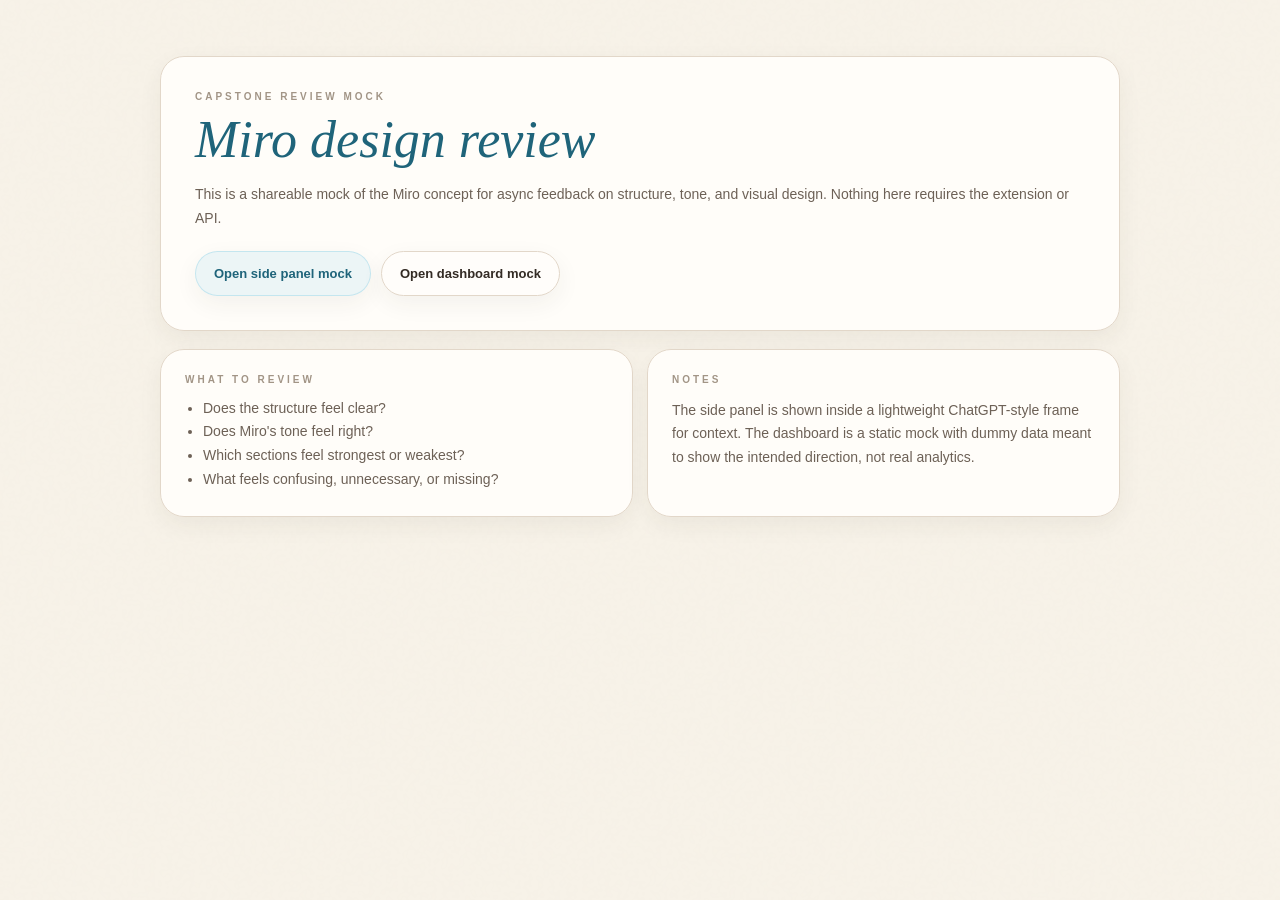
==== share-mock/index.html @ 5fc59637 "Add Miro mock review site and refine panel/dashboard designs" ====
<!doctype html>
<html lang="en">
<head>
  <meta charset="utf-8" />
  <meta name="viewport" content="width=device-width, initial-scale=1" />
  <title>Miro Mock Review</title>
  <link rel="stylesheet" href="site.css" />
</head>
<body class="landing-body">
  <main class="landing-page">
    <section class="landing-hero">
      <div class="landing-meta">Capstone review mock</div>
      <h1>Miro design review</h1>
      <p>
        This is a shareable mock of the Miro concept for async feedback on structure,
        tone, and visual design. Nothing here requires the extension or API.
      </p>
      <div class="landing-actions">
        <a class="landing-link primary" href="side-panel.html">Open side panel mock</a>
        <a class="landing-link" href="dashboard.html">Open dashboard mock</a>
      </div>
    </section>

    <section class="landing-grid">
      <article class="landing-card">
        <div class="landing-card-label">What to review</div>
        <ul>
          <li>Does the structure feel clear?</li>
          <li>Does Miro's tone feel right?</li>
          <li>Which sections feel strongest or weakest?</li>
          <li>What feels confusing, unnecessary, or missing?</li>
        </ul>
      </article>

      <article class="landing-card">
        <div class="landing-card-label">Notes</div>
        <p>
          The side panel is shown inside a lightweight ChatGPT-style frame for context.
          The dashboard is a static mock with dummy data meant to show the intended
          direction, not real analytics.
        </p>
      </article>
    </section>
  </main>
</body>
</html>
---- share-mock/site.css ----
:root {
  --bg: #f7f2e8;
  --surface: #fffdfa;
  --surface-soft: #fcf8f1;
  --border: #e2d7c9;
  --ink: #332b24;
  --ink-mid: #6d6156;
  --ink-light: #a29586;
  --miro: #4ab2d4;
  --miro-deep: #1f647a;
  --shadow: 0 8px 24px rgba(51, 43, 36, 0.06);
  --sans: "Outfit", "Segoe UI", sans-serif;
  --serif: "Newsreader", Georgia, serif;
}

* { box-sizing: border-box; }
html, body { margin: 0; min-height: 100%; }

body {
  font-family: var(--sans);
  background: var(--bg);
  color: var(--ink);
  -webkit-font-smoothing: antialiased;
}

body::before {
  content: "";
  position: fixed;
  inset: 0;
  pointer-events: none;
  opacity: 0.35;
  background-image: url("data:image/svg+xml,%3Csvg viewBox='0 0 200 200' xmlns='http://www.w3.org/2000/svg'%3E%3Cfilter id='n'%3E%3CfeTurbulence type='fractalNoise' baseFrequency='0.8'/%3E%3C/filter%3E%3Crect width='100%25' height='100%25' filter='url(%23n)' opacity='0.03'/%3E%3C/svg%3E");
}

.landing-body { display: flex; justify-content: center; }

.landing-page,
.review-shell {
  position: relative;
  z-index: 1;
  width: min(960px, calc(100vw - 32px));
}

.landing-page { padding: 56px 0 80px; }
.review-shell { padding: 24px 0 40px; }

.landing-hero,
.landing-card {
  background: rgba(255, 253, 250, 0.96);
  border: 1px solid var(--border);
  border-radius: 24px;
  box-shadow: var(--shadow);
}

.landing-hero { padding: 34px; margin-bottom: 18px; }
.landing-card { padding: 24px; }

.landing-meta,
.landing-card-label,
.review-title .label,
.mock-panel-kicker,
.mock-section-label {
  color: var(--ink-light);
  font-size: 10px;
  font-weight: 700;
  letter-spacing: 3px;
  text-transform: uppercase;
}

.landing-hero h1 {
  margin: 8px 0 10px;
  font-family: var(--serif);
  font-size: clamp(34px, 6vw, 52px);
  font-style: italic;
  font-weight: 400;
  color: var(--miro-deep);
}

.landing-hero p,
.landing-card p,
.landing-card li,
.chat-message,
.mock-state-desc,
.mock-turning-copy,
.mock-weight-reason,
.mock-brought-card li,
.mock-next-copy {
  color: var(--ink-mid);
  font-size: 14px;
  line-height: 1.7;
}

.landing-actions,
.review-nav {
  display: flex;
  flex-wrap: wrap;
  gap: 10px;
}

.landing-actions { margin-top: 20px; }

.landing-link,
.review-nav a,
.mock-dashboard-link {
  display: inline-flex;
  align-items: center;
  justify-content: center;
  padding: 14px 18px;
  border-radius: 999px;
  border: 1px solid var(--border);
  background: var(--surface);
  color: var(--ink);
  text-decoration: none;
  font-size: 13px;
  font-weight: 600;
  box-shadow: var(--shadow);
}

.landing-link.primary,
.review-nav a.active {
  background: rgba(74, 178, 212, 0.1);
  border-color: rgba(74, 178, 212, 0.24);
  color: var(--miro-deep);
}

.landing-grid {
  display: grid;
  grid-template-columns: 1fr 1fr;
  gap: 14px;
}

.landing-card ul {
  margin: 12px 0 0;
  padding-left: 18px;
}

.review-topbar {
  display: flex;
  align-items: center;
  justify-content: space-between;
  gap: 14px;
  margin-bottom: 16px;
}

.review-title h1 { margin: 4px 0 0; font-size: 20px; font-weight: 600; }

.chat-frame {
  display: grid;
  grid-template-columns: 1fr 400px;
  min-height: calc(100vh - 130px);
  border: 1px solid var(--border);
  border-radius: 28px;
  overflow: hidden;
  box-shadow: var(--shadow);
  background: rgba(255, 253, 250, 0.96);
}

.chat-main {
  background: #fbfbf9;
  border-right: 1px solid var(--border);
}

.chat-main-header {
  display: flex;
  align-items: center;
  justify-content: space-between;
  padding: 18px 24px;
  border-bottom: 1px solid #ebe6de;
  background: rgba(255, 255, 255, 0.84);
}

.chat-main-title { font-size: 15px; font-weight: 600; }
.chat-main-sub { color: var(--ink-light); font-size: 12px; }

.chat-thread {
  max-width: 760px;
  margin: 0 auto;
  padding: 24px 20px 40px;
  display: flex;
  flex-direction: column;
  gap: 14px;
}

.chat-message {
  max-width: 86%;
  padding: 16px 18px;
  border-radius: 20px;
  box-shadow: 0 2px 10px rgba(51, 43, 36, 0.03);
}

.chat-message.user {
  align-self: flex-end;
  background: #f4efe6;
  color: var(--ink);
}

.chat-message.assistant {
  align-self: flex-start;
  background: #ffffff;
  border: 1px solid #ece6dd;
}

.chat-message strong { color: var(--ink); }

.mock-panel {
  position: relative;
  background: var(--bg);
}

.mock-panel::before {
  content: "";
  position: absolute;
  inset: 0;
  pointer-events: none;
  opacity: 0.35;
  background-image: url("data:image/svg+xml,%3Csvg viewBox='0 0 200 200' xmlns='http://www.w3.org/2000/svg'%3E%3Cfilter id='n'%3E%3CfeTurbulence type='fractalNoise' baseFrequency='0.8'/%3E%3C/filter%3E%3Crect width='100%25' height='100%25' filter='url(%23n)' opacity='0.03'/%3E%3C/svg%3E");
}

.mock-panel-header {
  position: sticky;
  top: 0;
  z-index: 2;
  display: flex;
  align-items: center;
  justify-content: space-between;
  gap: 12px;
  padding: 18px 22px 16px;
  background: rgba(247, 242, 232, 0.94);
  border-bottom: 1px solid rgba(230, 221, 209, 0.88);
}

.mock-panel-brand { display: flex; align-items: center; gap: 12px; }

.mock-panel-icon {
  width: 42px;
  height: 42px;
  padding: 4px;
  object-fit: contain;
  border-radius: 12px;
  border: 1px solid var(--border);
  background: rgba(255, 255, 255, 0.82);
}

.mock-panel-brand h2 { margin: 0; font-size: 17px; font-weight: 600; }

.mock-close {
  width: 36px;
  height: 36px;
  display: inline-flex;
  align-items: center;
  justify-content: center;
  border-radius: 999px;
  background: rgba(255, 255, 255, 0.86);
  color: var(--ink-light);
  font-size: 22px;
}

.mock-panel-body {
  position: relative;
  z-index: 1;
  padding: 22px;
  display: flex;
  flex-direction: column;
  gap: 24px;
}

.mock-section-subhead {
  margin-bottom: 14px;
  color: var(--ink-mid);
  font-family: var(--serif);
  font-size: 14px;
  font-style: italic;
  line-height: 1.5;
}

.mock-card,
.mock-state-card,
.mock-weight-card,
.mock-brought-card,
.mock-reflection-card,
.mock-next-card {
  background: rgba(255, 253, 250, 0.96);
  border: 1px solid var(--border);
  border-radius: 24px;
  box-shadow: var(--shadow);
}

.mock-state-card {
  display: grid;
  grid-template-columns: 76px 1fr;
  gap: 18px;
  align-items: center;
  padding: 22px;
}

.mock-state-sprite { width: 76px; height: 76px; object-fit: contain; }

.mock-state-name,
.mock-next-title {
  margin-bottom: 6px;
  color: var(--miro-deep);
  font-family: var(--serif);
  font-size: 24px;
  font-weight: 400;
  font-style: italic;
}

.mock-turning-points,
.mock-weight-rows {
  display: flex;
  flex-direction: column;
  gap: 12px;
}

.mock-turning-point {
  display: grid;
  grid-template-columns: 28px 1fr;
  gap: 12px;
  align-items: start;
  padding: 16px 16px 16px 14px;
  border: 1px solid var(--border);
  border-radius: 18px;
  background: rgba(255, 253, 250, 0.96);
  box-shadow: var(--shadow);
}

.mock-turning-index {
  width: 28px;
  height: 28px;
  display: inline-flex;
  align-items: center;
  justify-content: center;
  border-radius: 999px;
  background: linear-gradient(180deg, #fbefe1, #f5ddc1);
  color: #9a6a46;
  font-size: 12px;
  font-weight: 700;
}

.mock-weight-card { padding: 18px; }

.mock-weight-row {
  padding: 16px;
  border-radius: 18px;
  border: 1px solid rgba(207, 212, 227, 0.95);
  background: rgba(248, 251, 252, 0.98);
}

.mock-weight-row-top {
  display: flex;
  align-items: center;
  justify-content: space-between;
  gap: 12px;
  margin-bottom: 8px;
}

.mock-weight-label { font-size: 12.5px; font-weight: 500; }
.mock-weight-chevron { color: #2d3a6f; font-size: 18px; font-weight: 600; transform: rotate(45deg); }

.mock-weight-scale {
  display: flex;
  justify-content: space-between;
  margin-bottom: 6px;
  color: var(--ink-light);
  font-size: 10px;
  letter-spacing: 0.4px;
}

.mock-weight-track {
  position: relative;
  display: grid;
  grid-template-columns: 1fr 1fr;
  height: 12px;
}

.mock-weight-track-left {
  background: rgba(74, 178, 212, 0.42);
  border-radius: 999px 0 0 999px;
}

.mock-weight-track-right {
  background: rgba(58, 74, 140, 0.32);
  border-radius: 0 999px 999px 0;
}

.mock-weight-dot {
  position: absolute;
  top: 50%;
  width: 18px;
  height: 18px;
  border-radius: 999px;
  background: #1c1917;
  box-shadow: 0 4px 12px rgba(28, 25, 23, 0.22);
  transform: translate(-50%, -50%);
}

.mock-weight-reason {
  margin-top: 12px;
  padding: 12px 13px;
  border-radius: 12px;
  border: 1px solid rgba(230, 221, 209, 0.9);
  background: var(--surface-soft);
}

.mock-brought-grid {
  display: grid;
  grid-template-columns: 1fr 1fr;
  gap: 12px;
}

.mock-brought-card { padding: 16px; }
.mock-brought-card.you { background: rgba(255, 252, 248, 0.98); }
.mock-brought-card.miro { background: rgba(249, 253, 254, 0.98); }

.mock-brought-head {
  margin-bottom: 12px;
  font-size: 10px;
  font-weight: 700;
  letter-spacing: 2px;
  text-transform: uppercase;
}

.mock-brought-head.you { color: #a86f4d; }
.mock-brought-head.miro { color: #2f8ea9; }

.mock-brought-card ul { margin: 0; padding: 0; list-style: none; }

.mock-brought-card li {
  position: relative;
  margin-bottom: 8px;
  padding-left: 14px;
}

.mock-brought-card li::before {
  content: "*";
  position: absolute;
  left: 0;
  color: var(--ink-light);
}

.mock-reflection-card {
  position: relative;
  overflow: hidden;
  padding: 22px 20px;
  text-align: center;
}

.mock-reflection-card::before {
  content: "";
  position: absolute;
  inset: auto auto -45% -18%;
  width: 58%;
  height: 180%;
  background: radial-gradient(circle, rgba(74, 178, 212, 0.12), transparent 60%);
}

.mock-reflection-card::after {
  content: "";
  position: absolute;
  inset: -45% -18% auto auto;
  width: 58%;
  height: 180%;
  background: radial-gradient(circle, rgba(58, 74, 140, 0.08), transparent 60%);
}

.mock-reflection-eyebrow {
  position: relative;
  margin-bottom: 12px;
  color: var(--ink-light);
  font-size: 9px;
  font-weight: 700;
  letter-spacing: 2.5px;
  text-transform: uppercase;
}

.mock-reflection-question {
  position: relative;
  color: var(--ink);
  font-family: var(--serif);
  font-size: 16px;
  font-style: italic;
  line-height: 1.68;
}

.mock-next-card { padding: 18px; }

@media (max-width: 960px) {
  .landing-grid,
  .chat-frame,
  .mock-brought-grid {
    grid-template-columns: 1fr;
  }

  .review-shell {
    width: min(100vw - 20px, 720px);
  }

  .chat-frame {
    min-height: unset;
  }
}
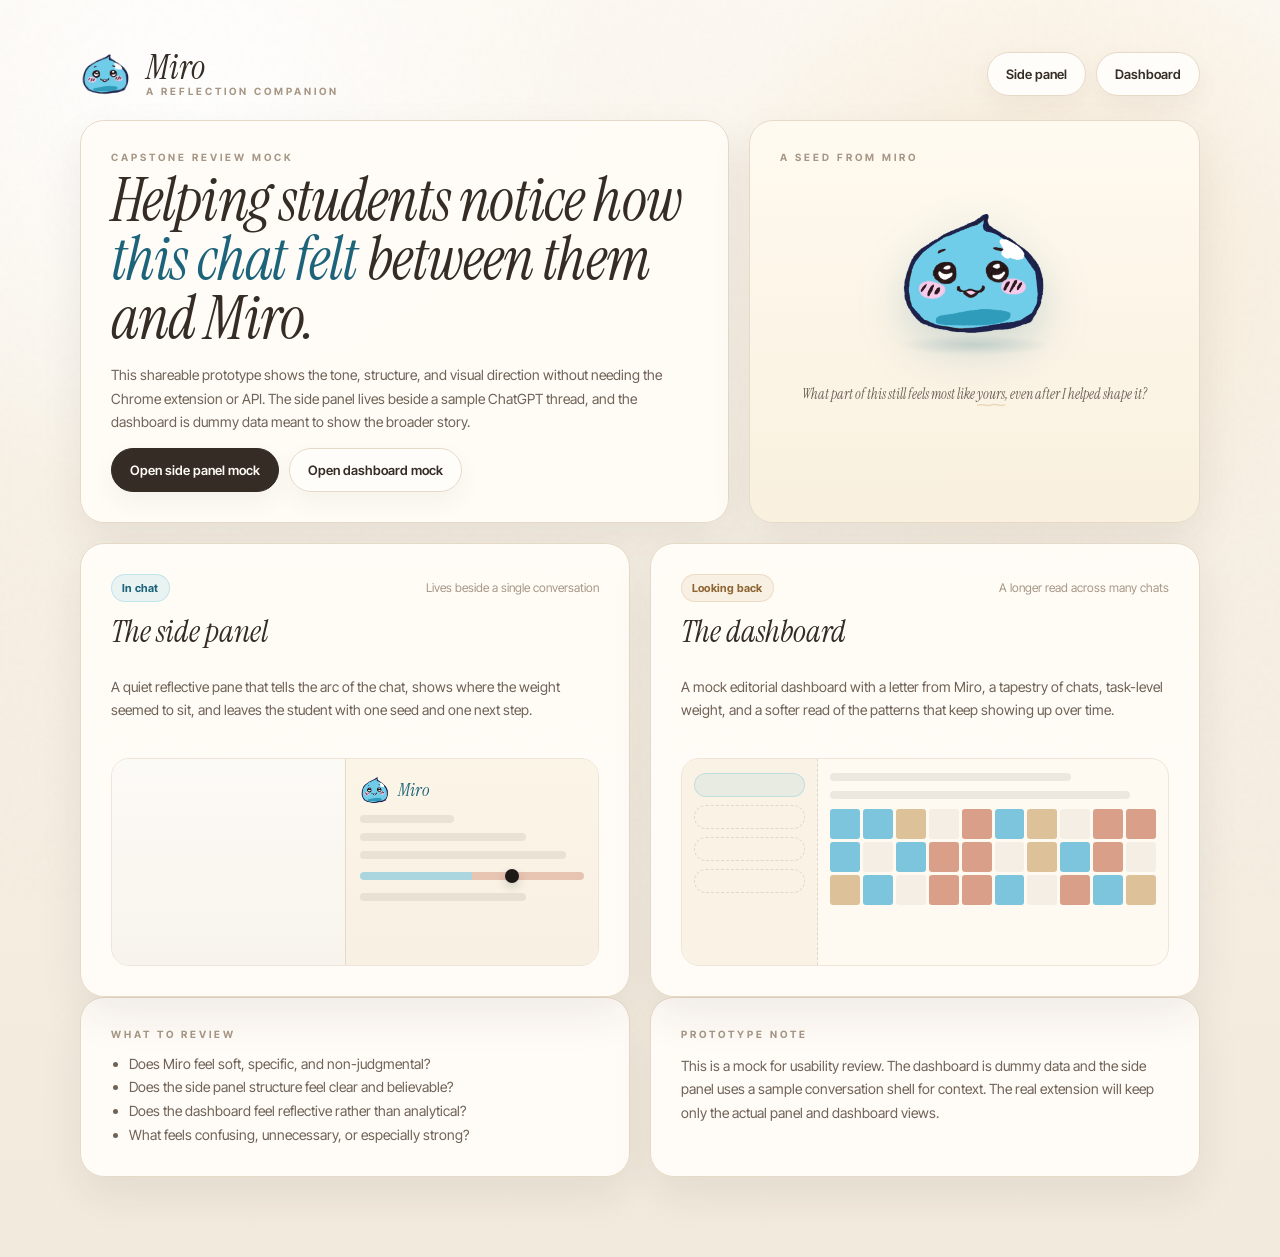
==== commit 9a7b37e7: "Align mock and extension with capstone redesign" ====
--- a/share-mock/index.html
+++ b/share-mock/index.html
@@ -3,41 +3,130 @@
 <head>
   <meta charset="utf-8" />
   <meta name="viewport" content="width=device-width, initial-scale=1" />
-  <title>Miro Mock Review</title>
+  <title>Miro Review Mock</title>
+  <link rel="preconnect" href="https://fonts.googleapis.com" />
+  <link rel="preconnect" href="https://fonts.gstatic.com" crossorigin />
+  <link href="https://fonts.googleapis.com/css2?family=Instrument+Serif:ital@0;1&family=Inter+Tight:wght@400;500;600;700&display=swap" rel="stylesheet" />
   <link rel="stylesheet" href="site.css" />
 </head>
 <body class="landing-body">
-  <main class="landing-page">
-    <section class="landing-hero">
-      <div class="landing-meta">Capstone review mock</div>
-      <h1>Miro design review</h1>
-      <p>
-        This is a shareable mock of the Miro concept for async feedback on structure,
-        tone, and visual design. Nothing here requires the extension or API.
-      </p>
-      <div class="landing-actions">
-        <a class="landing-link primary" href="side-panel.html">Open side panel mock</a>
-        <a class="landing-link" href="dashboard.html">Open dashboard mock</a>
+  <main class="hub">
+    <header class="hub-top">
+      <div class="hub-brand">
+        <img src="sprites/cute.png" alt="Miro" class="bob" />
+        <div>
+          <div class="hub-brand-name">Miro</div>
+          <div class="hub-brand-tag">A reflection companion</div>
+        </div>
       </div>
+      <nav class="hub-nav">
+        <a class="btn-pill" href="side-panel.html">Side panel</a>
+        <a class="btn-pill" href="dashboard.html">Dashboard</a>
+      </nav>
+    </header>
+
+    <section class="hub-hero">
+      <article class="card hub-hero-main in">
+        <div class="hub-kicker">Capstone review mock</div>
+        <h1>Helping students notice how <em>this chat felt</em> between them and Miro.</h1>
+        <p>
+          This shareable prototype shows the tone, structure, and visual direction without needing the Chrome extension or API.
+          The side panel lives beside a sample ChatGPT thread, and the dashboard is dummy data meant to show the broader story.
+        </p>
+        <div class="hub-actions">
+          <a class="btn-pill primary" href="side-panel.html">Open side panel mock</a>
+          <a class="btn-pill" href="dashboard.html">Open dashboard mock</a>
+        </div>
+      </article>
+
+      <aside class="card hub-hero-aside in">
+        <div class="hub-kicker">A seed from Miro</div>
+        <div class="pet-stage">
+          <img src="sprites/cute.png" alt="Miro" class="bob" />
+        </div>
+        <p class="hub-quote">
+          What part of this still feels most like <span class="underline-wavy">yours</span>, even after I helped shape it?
+        </p>
+      </aside>
     </section>
 
-    <section class="landing-grid">
-      <article class="landing-card">
-        <div class="landing-card-label">What to review</div>
+    <section class="hub-grid">
+      <a class="card hub-card in" href="side-panel.html">
+        <div class="hub-card-head">
+          <span class="chip miro">In chat</span>
+          <span class="hub-card-meta">Lives beside a single conversation</span>
+        </div>
+        <h2>The side panel</h2>
+        <p>
+          A quiet reflective pane that tells the arc of the chat, shows where the weight seemed to sit,
+          and leaves the student with one seed and one next step.
+        </p>
+        <div class="hub-preview panel">
+          <div class="preview-chat"></div>
+          <div class="preview-panel">
+            <div class="preview-head">
+              <img src="sprites/cute.png" alt="" />
+              <span>Miro</span>
+            </div>
+            <div class="preview-line short"></div>
+            <div class="preview-line medium"></div>
+            <div class="preview-line long"></div>
+            <div class="preview-scale">
+              <span class="preview-scale-left"></span>
+              <span class="preview-scale-right"></span>
+              <span class="preview-scale-dot"></span>
+            </div>
+            <div class="preview-line medium"></div>
+          </div>
+        </div>
+      </a>
+
+      <a class="card hub-card in" href="dashboard.html">
+        <div class="hub-card-head">
+          <span class="chip gold">Looking back</span>
+          <span class="hub-card-meta">A longer read across many chats</span>
+        </div>
+        <h2>The dashboard</h2>
+        <p>
+          A mock editorial dashboard with a letter from Miro, a tapestry of chats, task-level weight,
+          and a softer read of the patterns that keep showing up over time.
+        </p>
+        <div class="hub-preview dashboard">
+          <div class="preview-sidebar">
+            <span class="preview-tab active"></span>
+            <span class="preview-tab"></span>
+            <span class="preview-tab"></span>
+            <span class="preview-tab"></span>
+          </div>
+          <div class="preview-dash-main">
+            <div class="preview-line medium"></div>
+            <div class="preview-line long"></div>
+            <div class="preview-grid">
+              <i class="m"></i><i class="m"></i><i class="b"></i><i></i><i class="y"></i><i class="m"></i><i class="b"></i><i></i><i class="y"></i><i class="y"></i>
+              <i class="m"></i><i></i><i class="m"></i><i class="y"></i><i class="y"></i><i></i><i class="b"></i><i class="m"></i><i class="y"></i><i></i>
+              <i class="b"></i><i class="m"></i><i></i><i class="y"></i><i class="y"></i><i class="m"></i><i></i><i class="y"></i><i class="m"></i><i class="b"></i>
+            </div>
+          </div>
+        </div>
+      </a>
+    </section>
+
+    <section class="hub-notes">
+      <article class="card hub-note">
+        <div class="hub-kicker">What to review</div>
         <ul>
-          <li>Does the structure feel clear?</li>
-          <li>Does Miro's tone feel right?</li>
-          <li>Which sections feel strongest or weakest?</li>
-          <li>What feels confusing, unnecessary, or missing?</li>
+          <li>Does Miro feel soft, specific, and non-judgmental?</li>
+          <li>Does the side panel structure feel clear and believable?</li>
+          <li>Does the dashboard feel reflective rather than analytical?</li>
+          <li>What feels confusing, unnecessary, or especially strong?</li>
         </ul>
       </article>
 
-      <article class="landing-card">
-        <div class="landing-card-label">Notes</div>
+      <article class="card hub-note">
+        <div class="hub-kicker">Prototype note</div>
         <p>
-          The side panel is shown inside a lightweight ChatGPT-style frame for context.
-          The dashboard is a static mock with dummy data meant to show the intended
-          direction, not real analytics.
+          This is a mock for usability review. The dashboard is dummy data and the side panel uses a sample conversation shell for context.
+          The real extension will keep only the actual panel and dashboard views.
         </p>
       </article>
     </section>
--- a/share-mock/site.css
+++ b/share-mock/site.css
@@ -1,16 +1,25 @@
 :root {
-  --bg: #f7f2e8;
-  --surface: #fffdfa;
-  --surface-soft: #fcf8f1;
-  --border: #e2d7c9;
-  --ink: #332b24;
-  --ink-mid: #6d6156;
-  --ink-light: #a29586;
+  --bg: #f7f1e7;
+  --surface: rgba(255, 252, 247, 0.95);
+  --surface-soft: #faf4ea;
+  --surface-flat: #fffaf4;
+  --border: #e6d9c8;
+  --border-soft: #efe4d7;
+  --ink: #342c25;
+  --ink-mid: #6f6258;
+  --ink-light: #a79786;
   --miro: #4ab2d4;
-  --miro-deep: #1f647a;
-  --shadow: 0 8px 24px rgba(51, 43, 36, 0.06);
-  --sans: "Outfit", "Segoe UI", sans-serif;
-  --serif: "Newsreader", Georgia, serif;
+  --miro-dark: #2a8ca9;
+  --miro-deep: #1d647b;
+  --you: #c97a5c;
+  --you-dark: #8f533b;
+  --gold: #c9a164;
+  --gold-deep: #8f6735;
+  --shadow: 0 18px 44px rgba(51, 43, 36, 0.08);
+  --shadow-soft: 0 10px 24px rgba(51, 43, 36, 0.05);
+  --radius: 24px;
+  --sans: "Inter Tight", "Outfit", "Segoe UI", sans-serif;
+  --serif: "Instrument Serif", "Newsreader", Georgia, serif;
 }
 
 * { box-sizing: border-box; }
@@ -18,8 +27,11 @@
 
 body {
   font-family: var(--sans);
-  background: var(--bg);
   color: var(--ink);
+  background:
+    radial-gradient(circle at 15% 8%, rgba(255, 255, 255, 0.9), transparent 26%),
+    radial-gradient(circle at 82% 20%, rgba(244, 224, 193, 0.52), transparent 24%),
+    linear-gradient(180deg, #fcf8f1 0%, #f6efe3 44%, #f2eadc 100%);
   -webkit-font-smoothing: antialiased;
 }
 
@@ -28,38 +40,67 @@
   position: fixed;
   inset: 0;
   pointer-events: none;
-  opacity: 0.35;
-  background-image: url("data:image/svg+xml,%3Csvg viewBox='0 0 200 200' xmlns='http://www.w3.org/2000/svg'%3E%3Cfilter id='n'%3E%3CfeTurbulence type='fractalNoise' baseFrequency='0.8'/%3E%3C/filter%3E%3Crect width='100%25' height='100%25' filter='url(%23n)' opacity='0.03'/%3E%3C/svg%3E");
-}
-
-.landing-body { display: flex; justify-content: center; }
-
-.landing-page,
+  opacity: 0.3;
+  background-image: url("data:image/svg+xml,%3Csvg viewBox='0 0 200 200' xmlns='http://www.w3.org/2000/svg'%3E%3Cfilter id='n'%3E%3CfeTurbulence type='fractalNoise' baseFrequency='0.68'/%3E%3C/filter%3E%3Crect width='100%25' height='100%25' filter='url(%23n)' opacity='0.03'/%3E%3C/svg%3E");
+}
+
+.landing-body {
+  display: flex;
+  justify-content: center;
+}
+
+.hub,
 .review-shell {
   position: relative;
   z-index: 1;
-  width: min(960px, calc(100vw - 32px));
-}
-
-.landing-page { padding: 56px 0 80px; }
+  width: min(1120px, calc(100vw - 32px));
+  margin: 0 auto;
+}
+
+.hub { padding: 48px 0 80px; }
 .review-shell { padding: 24px 0 40px; }
 
-.landing-hero,
-.landing-card {
-  background: rgba(255, 253, 250, 0.96);
+.card {
+  background: var(--surface);
   border: 1px solid var(--border);
-  border-radius: 24px;
+  border-radius: var(--radius);
   box-shadow: var(--shadow);
 }
 
-.landing-hero { padding: 34px; margin-bottom: 18px; }
-.landing-card { padding: 24px; }
-
-.landing-meta,
-.landing-card-label,
+.hub-top,
+.review-topbar {
+  display: flex;
+  align-items: center;
+  justify-content: space-between;
+  gap: 16px;
+  margin-bottom: 20px;
+}
+
+.hub-brand {
+  display: flex;
+  align-items: center;
+  gap: 14px;
+}
+
+.hub-brand img {
+  width: 52px;
+  height: 52px;
+  object-fit: contain;
+}
+
+.hub-brand-name {
+  font-family: var(--serif);
+  font-style: italic;
+  font-size: 34px;
+  line-height: 1;
+}
+
+.hub-brand-tag,
+.hub-kicker,
 .review-title .label,
 .mock-panel-kicker,
-.mock-section-label {
+.mock-section-label,
+.mock-reflection-eyebrow {
   color: var(--ink-light);
   font-size: 10px;
   font-weight: 700;
@@ -67,18 +108,107 @@
   text-transform: uppercase;
 }
 
-.landing-hero h1 {
-  margin: 8px 0 10px;
+.hub-nav,
+.review-nav,
+.hub-actions {
+  display: flex;
+  flex-wrap: wrap;
+  gap: 10px;
+}
+
+.btn-pill,
+.review-nav a,
+.mock-dashboard-link {
+  display: inline-flex;
+  align-items: center;
+  justify-content: center;
+  padding: 13px 18px;
+  border-radius: 999px;
+  border: 1px solid var(--border);
+  background: rgba(255, 253, 250, 0.96);
+  color: var(--ink);
+  text-decoration: none;
+  font-size: 13px;
+  font-weight: 600;
+  box-shadow: var(--shadow-soft);
+  transition: transform 0.16s ease, border-color 0.16s ease;
+}
+
+.btn-pill:hover,
+.review-nav a:hover,
+.mock-dashboard-link:hover {
+  transform: translateY(-1px);
+  border-color: #d4c6b4;
+}
+
+.btn-pill.primary {
+  background: var(--ink);
+  border-color: var(--ink);
+  color: #fffaf4;
+}
+
+.review-nav a.active {
+  background: rgba(74, 178, 212, 0.1);
+  border-color: rgba(74, 178, 212, 0.24);
+  color: var(--miro-deep);
+}
+
+.chip {
+  display: inline-flex;
+  align-items: center;
+  padding: 6px 10px;
+  border-radius: 999px;
+  border: 1px solid var(--border);
+  font-size: 11px;
+  font-weight: 700;
+  letter-spacing: 0.02em;
+}
+
+.chip.miro {
+  background: rgba(74, 178, 212, 0.12);
+  border-color: rgba(74, 178, 212, 0.24);
+  color: var(--miro-deep);
+}
+
+.chip.gold {
+  background: rgba(201, 161, 100, 0.14);
+  border-color: rgba(201, 161, 100, 0.24);
+  color: var(--gold-deep);
+}
+
+.hub-hero {
+  display: grid;
+  grid-template-columns: 1.18fr 0.82fr;
+  gap: 20px;
+  margin-bottom: 20px;
+}
+
+.hub-hero-main,
+.hub-hero-aside,
+.hub-note,
+.hub-card {
+  padding: 30px;
+}
+
+.hub-hero h1 {
+  margin: 8px 0 16px;
   font-family: var(--serif);
-  font-size: clamp(34px, 6vw, 52px);
   font-style: italic;
   font-weight: 400;
+  font-size: clamp(40px, 5vw, 60px);
+  line-height: 0.98;
+  letter-spacing: -0.015em;
+}
+
+.hub-hero h1 em {
   color: var(--miro-deep);
-}
-
-.landing-hero p,
-.landing-card p,
-.landing-card li,
+  font-style: italic;
+}
+
+.hub-hero p,
+.hub-note p,
+.hub-note li,
+.hub-card p,
 .chat-message,
 .mock-state-desc,
 .mock-turning-copy,
@@ -87,62 +217,236 @@
 .mock-next-copy {
   color: var(--ink-mid);
   font-size: 14px;
-  line-height: 1.7;
-}
-
-.landing-actions,
-.review-nav {
-  display: flex;
-  flex-wrap: wrap;
+  line-height: 1.68;
+}
+
+.hub-quote {
+  margin: 0;
+  text-align: center;
+  font-family: var(--serif);
+  font-style: italic;
+  font-size: 20px;
+  line-height: 1.45;
+  color: var(--ink);
+}
+
+.hub-hero-aside {
+  background: linear-gradient(180deg, #fffaf0 0%, #f9f0de 100%);
+}
+
+.pet-stage {
+  min-height: 220px;
+  display: grid;
+  place-items: center;
+  position: relative;
+}
+
+.pet-stage::after {
+  content: "";
+  position: absolute;
+  bottom: 28px;
+  left: 50%;
+  width: 150px;
+  height: 20px;
+  transform: translateX(-50%);
+  background: radial-gradient(ellipse at center, rgba(29, 100, 123, 0.16), transparent 72%);
+}
+
+.pet-stage img {
+  width: 160px;
+  height: 160px;
+  object-fit: contain;
+  filter: drop-shadow(0 18px 24px rgba(29, 100, 123, 0.2));
+}
+
+.hub-grid,
+.hub-notes {
+  display: grid;
+  grid-template-columns: 1fr 1fr;
+  gap: 20px;
+}
+
+.hub-card {
+  display: flex;
+  flex-direction: column;
+  gap: 14px;
+  color: inherit;
+  text-decoration: none;
+  transition: transform 0.18s ease;
+}
+
+.hub-card:hover {
+  transform: translateY(-2px);
+}
+
+.hub-card-head {
+  display: flex;
+  align-items: center;
+  justify-content: space-between;
+  gap: 12px;
+}
+
+.hub-card-meta {
+  color: var(--ink-light);
+  font-size: 12px;
+}
+
+.hub-card h2 {
+  margin: 0;
+  font-family: var(--serif);
+  font-style: italic;
+  font-weight: 400;
+  font-size: 31px;
+  line-height: 1;
+}
+
+.hub-preview {
+  margin-top: 8px;
+  min-height: 208px;
+  border-radius: 18px;
+  border: 1px solid var(--border-soft);
+  background: #fffaf1;
+  overflow: hidden;
+}
+
+.hub-preview.panel {
+  display: grid;
+  grid-template-columns: 1fr 52%;
+}
+
+.preview-chat {
+  background: linear-gradient(180deg, #fcfaf6 0%, #f8f4ed 100%);
+}
+
+.preview-panel {
+  padding: 16px 14px;
+  border-left: 1px solid var(--border);
+  background: linear-gradient(180deg, #fbf5e7 0%, #f8f0e3 100%);
+  display: flex;
+  flex-direction: column;
   gap: 10px;
 }
 
-.landing-actions { margin-top: 20px; }
-
-.landing-link,
-.review-nav a,
-.mock-dashboard-link {
-  display: inline-flex;
-  align-items: center;
-  justify-content: center;
-  padding: 14px 18px;
+.preview-head {
+  display: flex;
+  align-items: center;
+  gap: 8px;
+  font-family: var(--serif);
+  font-style: italic;
+  color: var(--miro-deep);
+  font-size: 18px;
+}
+
+.preview-head img {
+  width: 30px;
+  height: 30px;
+}
+
+.preview-line {
+  height: 8px;
   border-radius: 999px;
-  border: 1px solid var(--border);
-  background: var(--surface);
-  color: var(--ink);
-  text-decoration: none;
-  font-size: 13px;
-  font-weight: 600;
-  box-shadow: var(--shadow);
-}
-
-.landing-link.primary,
-.review-nav a.active {
+  background: rgba(111, 98, 88, 0.12);
+}
+
+.preview-line.short { width: 42%; }
+.preview-line.medium { width: 74%; }
+.preview-line.long { width: 92%; }
+
+.preview-scale {
+  position: relative;
+  height: 14px;
+}
+
+.preview-scale-left,
+.preview-scale-right {
+  position: absolute;
+  top: 3px;
+  height: 8px;
+  width: 50%;
+}
+
+.preview-scale-left {
+  left: 0;
+  background: rgba(74, 178, 212, 0.45);
+  border-radius: 999px 0 0 999px;
+}
+
+.preview-scale-right {
+  right: 0;
+  background: rgba(201, 122, 92, 0.38);
+  border-radius: 0 999px 999px 0;
+}
+
+.preview-scale-dot {
+  position: absolute;
+  top: 50%;
+  left: 68%;
+  width: 14px;
+  height: 14px;
+  border-radius: 50%;
+  background: #1c1917;
+  box-shadow: 0 4px 10px rgba(28, 25, 23, 0.18);
+  transform: translate(-50%, -50%);
+}
+
+.hub-preview.dashboard {
+  display: grid;
+  grid-template-columns: 28% 1fr;
+}
+
+.preview-sidebar {
+  padding: 14px 12px;
+  border-right: 1px dashed rgba(111, 98, 88, 0.18);
+  background: rgba(249, 241, 225, 0.74);
+  display: flex;
+  flex-direction: column;
+  gap: 8px;
+}
+
+.preview-tab {
+  height: 24px;
+  border-radius: 999px;
+  border: 1px dashed rgba(111, 98, 88, 0.18);
+}
+
+.preview-tab.active {
   background: rgba(74, 178, 212, 0.1);
-  border-color: rgba(74, 178, 212, 0.24);
-  color: var(--miro-deep);
-}
-
-.landing-grid {
-  display: grid;
-  grid-template-columns: 1fr 1fr;
-  gap: 14px;
-}
-
-.landing-card ul {
+  border: 1px solid rgba(74, 178, 212, 0.24);
+}
+
+.preview-dash-main {
+  padding: 14px 12px;
+  display: flex;
+  flex-direction: column;
+  gap: 10px;
+}
+
+.preview-grid {
+  display: grid;
+  grid-template-columns: repeat(10, 1fr);
+  gap: 3px;
+}
+
+.preview-grid i {
+  aspect-ratio: 1;
+  border-radius: 3px;
+  background: rgba(111, 98, 88, 0.08);
+}
+
+.preview-grid i.m { background: rgba(74, 178, 212, 0.72); }
+.preview-grid i.y { background: rgba(201, 122, 92, 0.7); }
+.preview-grid i.b { background: rgba(201, 161, 100, 0.62); }
+
+.hub-note ul {
   margin: 12px 0 0;
   padding-left: 18px;
 }
 
-.review-topbar {
-  display: flex;
-  align-items: center;
-  justify-content: space-between;
-  gap: 14px;
-  margin-bottom: 16px;
-}
-
-.review-title h1 { margin: 4px 0 0; font-size: 20px; font-weight: 600; }
+.review-title h1 {
+  margin: 4px 0 0;
+  font-size: 20px;
+  font-weight: 600;
+}
 
 .chat-frame {
   display: grid;
@@ -161,16 +465,20 @@
 }
 
 .chat-main-header {
-  display: flex;
-  align-items: center;
-  justify-content: space-between;
   padding: 18px 24px;
   border-bottom: 1px solid #ebe6de;
   background: rgba(255, 255, 255, 0.84);
 }
 
-.chat-main-title { font-size: 15px; font-weight: 600; }
-.chat-main-sub { color: var(--ink-light); font-size: 12px; }
+.chat-main-title {
+  font-size: 15px;
+  font-weight: 600;
+}
+
+.chat-main-sub {
+  color: var(--ink-light);
+  font-size: 12px;
+}
 
 .chat-thread {
   max-width: 760px;
@@ -184,7 +492,7 @@
 .chat-message {
   max-width: 86%;
   padding: 16px 18px;
-  border-radius: 20px;
+  border-radius: 22px;
   box-shadow: 0 2px 10px rgba(51, 43, 36, 0.03);
 }
 
@@ -200,20 +508,12 @@
   border: 1px solid #ece6dd;
 }
 
-.chat-message strong { color: var(--ink); }
+.chat-message strong {
+  color: var(--ink);
+}
 
 .mock-panel {
-  position: relative;
-  background: var(--bg);
-}
-
-.mock-panel::before {
-  content: "";
-  position: absolute;
-  inset: 0;
-  pointer-events: none;
-  opacity: 0.35;
-  background-image: url("data:image/svg+xml,%3Csvg viewBox='0 0 200 200' xmlns='http://www.w3.org/2000/svg'%3E%3Cfilter id='n'%3E%3CfeTurbulence type='fractalNoise' baseFrequency='0.8'/%3E%3C/filter%3E%3Crect width='100%25' height='100%25' filter='url(%23n)' opacity='0.03'/%3E%3C/svg%3E");
+  background: linear-gradient(180deg, #f8f1e3 0%, #f6efe3 100%);
 }
 
 .mock-panel-header {
@@ -225,23 +525,36 @@
   justify-content: space-between;
   gap: 12px;
   padding: 18px 22px 16px;
-  background: rgba(247, 242, 232, 0.94);
-  border-bottom: 1px solid rgba(230, 221, 209, 0.88);
-}
-
-.mock-panel-brand { display: flex; align-items: center; gap: 12px; }
-
-.mock-panel-icon {
+  background: rgba(246, 240, 229, 0.96);
+  border-bottom: 1px solid rgba(227, 216, 200, 0.88);
+}
+
+.mock-panel-brand {
+  display: flex;
+  align-items: center;
+  gap: 12px;
+}
+
+.mock-panel-avatar {
   width: 42px;
   height: 42px;
-  padding: 4px;
-  object-fit: contain;
-  border-radius: 12px;
+  display: grid;
+  place-items: center;
+  border-radius: 14px;
+  background: rgba(255, 255, 255, 0.86);
   border: 1px solid var(--border);
-  background: rgba(255, 255, 255, 0.82);
-}
-
-.mock-panel-brand h2 { margin: 0; font-size: 17px; font-weight: 600; }
+}
+
+.mock-panel-avatar img {
+  width: 30px;
+  height: 30px;
+}
+
+.mock-panel-brand h2 {
+  margin: 0;
+  font-size: 17px;
+  font-weight: 600;
+}
 
 .mock-close {
   width: 36px;
@@ -256,8 +569,6 @@
 }
 
 .mock-panel-body {
-  position: relative;
-  z-index: 1;
   padding: 22px;
   display: flex;
   flex-direction: column;
@@ -268,18 +579,17 @@
   margin-bottom: 14px;
   color: var(--ink-mid);
   font-family: var(--serif);
+  font-style: italic;
   font-size: 14px;
-  font-style: italic;
   line-height: 1.5;
 }
 
-.mock-card,
 .mock-state-card,
 .mock-weight-card,
 .mock-brought-card,
 .mock-reflection-card,
 .mock-next-card {
-  background: rgba(255, 253, 250, 0.96);
+  background: rgba(255, 253, 250, 0.98);
   border: 1px solid var(--border);
   border-radius: 24px;
   box-shadow: var(--shadow);
@@ -287,22 +597,45 @@
 
 .mock-state-card {
   display: grid;
-  grid-template-columns: 76px 1fr;
+  grid-template-columns: 78px 1fr;
   gap: 18px;
   align-items: center;
   padding: 22px;
 }
 
-.mock-state-sprite { width: 76px; height: 76px; object-fit: contain; }
+.mock-state-pet {
+  width: 78px;
+  height: 78px;
+  display: grid;
+  place-items: center;
+  border-radius: 20px;
+  border: 1px solid var(--border);
+  background: linear-gradient(180deg, #fffaf0 0%, #f9f0de 100%);
+}
+
+.mock-state-sprite {
+  width: 60px;
+  height: 60px;
+  object-fit: contain;
+}
+
+.mock-state-kicker {
+  margin-bottom: 4px;
+  color: var(--ink-light);
+  font-size: 10px;
+  font-weight: 700;
+  letter-spacing: 2px;
+  text-transform: uppercase;
+}
 
 .mock-state-name,
 .mock-next-title {
   margin-bottom: 6px;
   color: var(--miro-deep);
   font-family: var(--serif);
-  font-size: 24px;
+  font-size: 26px;
+  font-style: italic;
   font-weight: 400;
-  font-style: italic;
 }
 
 .mock-turning-points,
@@ -312,16 +645,33 @@
   gap: 12px;
 }
 
+.mock-turning-points {
+  position: relative;
+  padding-left: 18px;
+}
+
+.mock-turning-points::before {
+  content: "";
+  position: absolute;
+  left: 14px;
+  top: 8px;
+  bottom: 8px;
+  width: 2px;
+  background: linear-gradient(to bottom, rgba(201, 161, 100, 0.68), rgba(74, 178, 212, 0.62));
+}
+
 .mock-turning-point {
+  position: relative;
   display: grid;
   grid-template-columns: 28px 1fr;
   gap: 12px;
   align-items: start;
-  padding: 16px 16px 16px 14px;
+  padding: 16px;
+  margin-left: 10px;
   border: 1px solid var(--border);
   border-radius: 18px;
   background: rgba(255, 253, 250, 0.96);
-  box-shadow: var(--shadow);
+  box-shadow: var(--shadow-soft);
 }
 
 .mock-turning-index {
@@ -331,19 +681,27 @@
   align-items: center;
   justify-content: center;
   border-radius: 999px;
-  background: linear-gradient(180deg, #fbefe1, #f5ddc1);
-  color: #9a6a46;
+  background: rgba(201, 161, 100, 0.16);
+  color: var(--gold-deep);
   font-size: 12px;
   font-weight: 700;
 }
 
-.mock-weight-card { padding: 18px; }
+.mock-weight-card {
+  padding: 12px 0;
+}
 
 .mock-weight-row {
-  padding: 16px;
-  border-radius: 18px;
-  border: 1px solid rgba(207, 212, 227, 0.95);
-  background: rgba(248, 251, 252, 0.98);
+  padding: 16px 18px;
+  border-bottom: 1px dashed rgba(111, 98, 88, 0.18);
+}
+
+.mock-weight-row:last-child {
+  border-bottom: 0;
+}
+
+.mock-weight-row.open {
+  background: rgba(248, 243, 235, 0.76);
 }
 
 .mock-weight-row-top {
@@ -354,13 +712,27 @@
   margin-bottom: 8px;
 }
 
-.mock-weight-label { font-size: 12.5px; font-weight: 500; }
-.mock-weight-chevron { color: #2d3a6f; font-size: 18px; font-weight: 600; transform: rotate(45deg); }
+.mock-weight-label {
+  font-size: 13px;
+  font-weight: 600;
+  color: var(--ink);
+}
+
+.mock-weight-verdict {
+  font-size: 10px;
+  font-weight: 700;
+  letter-spacing: 2px;
+  text-transform: uppercase;
+}
+
+.mock-weight-verdict.you { color: var(--you-dark); }
+.mock-weight-verdict.miro { color: var(--miro-deep); }
+.mock-weight-verdict.shared { color: var(--gold-deep); }
 
 .mock-weight-scale {
   display: flex;
   justify-content: space-between;
-  margin-bottom: 6px;
+  margin-bottom: 8px;
   color: var(--ink-light);
   font-size: 10px;
   letter-spacing: 0.4px;
@@ -373,13 +745,18 @@
   height: 12px;
 }
 
+.mock-weight-track-left,
+.mock-weight-track-right {
+  height: 12px;
+}
+
 .mock-weight-track-left {
-  background: rgba(74, 178, 212, 0.42);
+  background: rgba(74, 178, 212, 0.46);
   border-radius: 999px 0 0 999px;
 }
 
 .mock-weight-track-right {
-  background: rgba(58, 74, 140, 0.32);
+  background: rgba(201, 122, 92, 0.36);
   border-radius: 0 999px 999px 0;
 }
 
@@ -390,7 +767,7 @@
   height: 18px;
   border-radius: 999px;
   background: #1c1917;
-  box-shadow: 0 4px 12px rgba(28, 25, 23, 0.22);
+  box-shadow: 0 4px 12px rgba(28, 25, 23, 0.18);
   transform: translate(-50%, -50%);
 }
 
@@ -408,9 +785,10 @@
   gap: 12px;
 }
 
-.mock-brought-card { padding: 16px; }
-.mock-brought-card.you { background: rgba(255, 252, 248, 0.98); }
-.mock-brought-card.miro { background: rgba(249, 253, 254, 0.98); }
+.mock-brought-card {
+  padding: 16px;
+  background: rgba(255, 253, 250, 0.98);
+}
 
 .mock-brought-head {
   margin-bottom: 12px;
@@ -420,10 +798,14 @@
   text-transform: uppercase;
 }
 
-.mock-brought-head.you { color: #a86f4d; }
-.mock-brought-head.miro { color: #2f8ea9; }
-
-.mock-brought-card ul { margin: 0; padding: 0; list-style: none; }
+.mock-brought-head.you { color: var(--you-dark); }
+.mock-brought-head.miro { color: var(--miro-deep); }
+
+.mock-brought-card ul {
+  margin: 0;
+  padding: 0;
+  list-style: none;
+}
 
 .mock-brought-card li {
   position: relative;
@@ -438,64 +820,111 @@
   color: var(--ink-light);
 }
 
+.mock-brought-card li:last-child {
+  margin-bottom: 0;
+}
+
 .mock-reflection-card {
-  position: relative;
-  overflow: hidden;
   padding: 22px 20px;
   text-align: center;
-}
-
-.mock-reflection-card::before {
-  content: "";
-  position: absolute;
-  inset: auto auto -45% -18%;
-  width: 58%;
-  height: 180%;
-  background: radial-gradient(circle, rgba(74, 178, 212, 0.12), transparent 60%);
-}
-
-.mock-reflection-card::after {
-  content: "";
-  position: absolute;
-  inset: -45% -18% auto auto;
-  width: 58%;
-  height: 180%;
-  background: radial-gradient(circle, rgba(58, 74, 140, 0.08), transparent 60%);
-}
-
-.mock-reflection-eyebrow {
-  position: relative;
-  margin-bottom: 12px;
-  color: var(--ink-light);
-  font-size: 9px;
-  font-weight: 700;
-  letter-spacing: 2.5px;
-  text-transform: uppercase;
+  background: linear-gradient(180deg, #fffaf0 0%, #f8f0df 100%);
 }
 
 .mock-reflection-question {
-  position: relative;
   color: var(--ink);
   font-family: var(--serif);
-  font-size: 16px;
   font-style: italic;
-  line-height: 1.68;
-}
-
-.mock-next-card { padding: 18px; }
-
-@media (max-width: 960px) {
-  .landing-grid,
+  font-size: 17px;
+  line-height: 1.62;
+}
+
+.mock-next-card {
+  padding: 18px;
+  background: rgba(255, 253, 250, 0.98);
+}
+
+.mock-dashboard-link {
+  width: 100%;
+}
+
+.underline-wavy {
+  background-image: url("data:image/svg+xml;utf8,<svg xmlns='http://www.w3.org/2000/svg' viewBox='0 0 120 8'><path d='M2 5 Q 15 0 30 4 T 60 4 T 90 4 T 118 4' fill='none' stroke='%23c9a164' stroke-width='2' stroke-linecap='round'/></svg>");
+  background-repeat: no-repeat;
+  background-position: 0 100%;
+  background-size: 100% 8px;
+  padding-bottom: 6px;
+}
+
+@keyframes bob {
+  0%, 100% { transform: translateY(0); }
+  50% { transform: translateY(-5px); }
+}
+
+.bob {
+  animation: bob 3.2s ease-in-out infinite;
+}
+
+.in {
+  animation: fade-up 0.45s ease both;
+}
+
+@keyframes fade-up {
+  from {
+    opacity: 0;
+    transform: translateY(10px);
+  }
+  to {
+    opacity: 1;
+    transform: translateY(0);
+  }
+}
+
+@media (max-width: 980px) {
+  .hub-hero,
+  .hub-grid,
+  .hub-notes,
   .chat-frame,
   .mock-brought-grid {
     grid-template-columns: 1fr;
   }
 
-  .review-shell {
-    width: min(100vw - 20px, 720px);
+  .review-shell,
+  .hub {
+    width: min(100vw - 20px, 820px);
   }
 
   .chat-frame {
     min-height: unset;
   }
 }
+
+@media (max-width: 640px) {
+  .hub {
+    padding: 24px 0 40px;
+  }
+
+  .hub-top,
+  .review-topbar {
+    display: block;
+  }
+
+  .hub-nav,
+  .review-nav {
+    margin-top: 12px;
+  }
+
+  .hub-hero-main,
+  .hub-hero-aside,
+  .hub-card,
+  .hub-note {
+    padding: 24px;
+  }
+
+  .mock-panel-body {
+    padding: 18px;
+  }
+
+  .mock-state-card {
+    grid-template-columns: 1fr;
+  }
+}
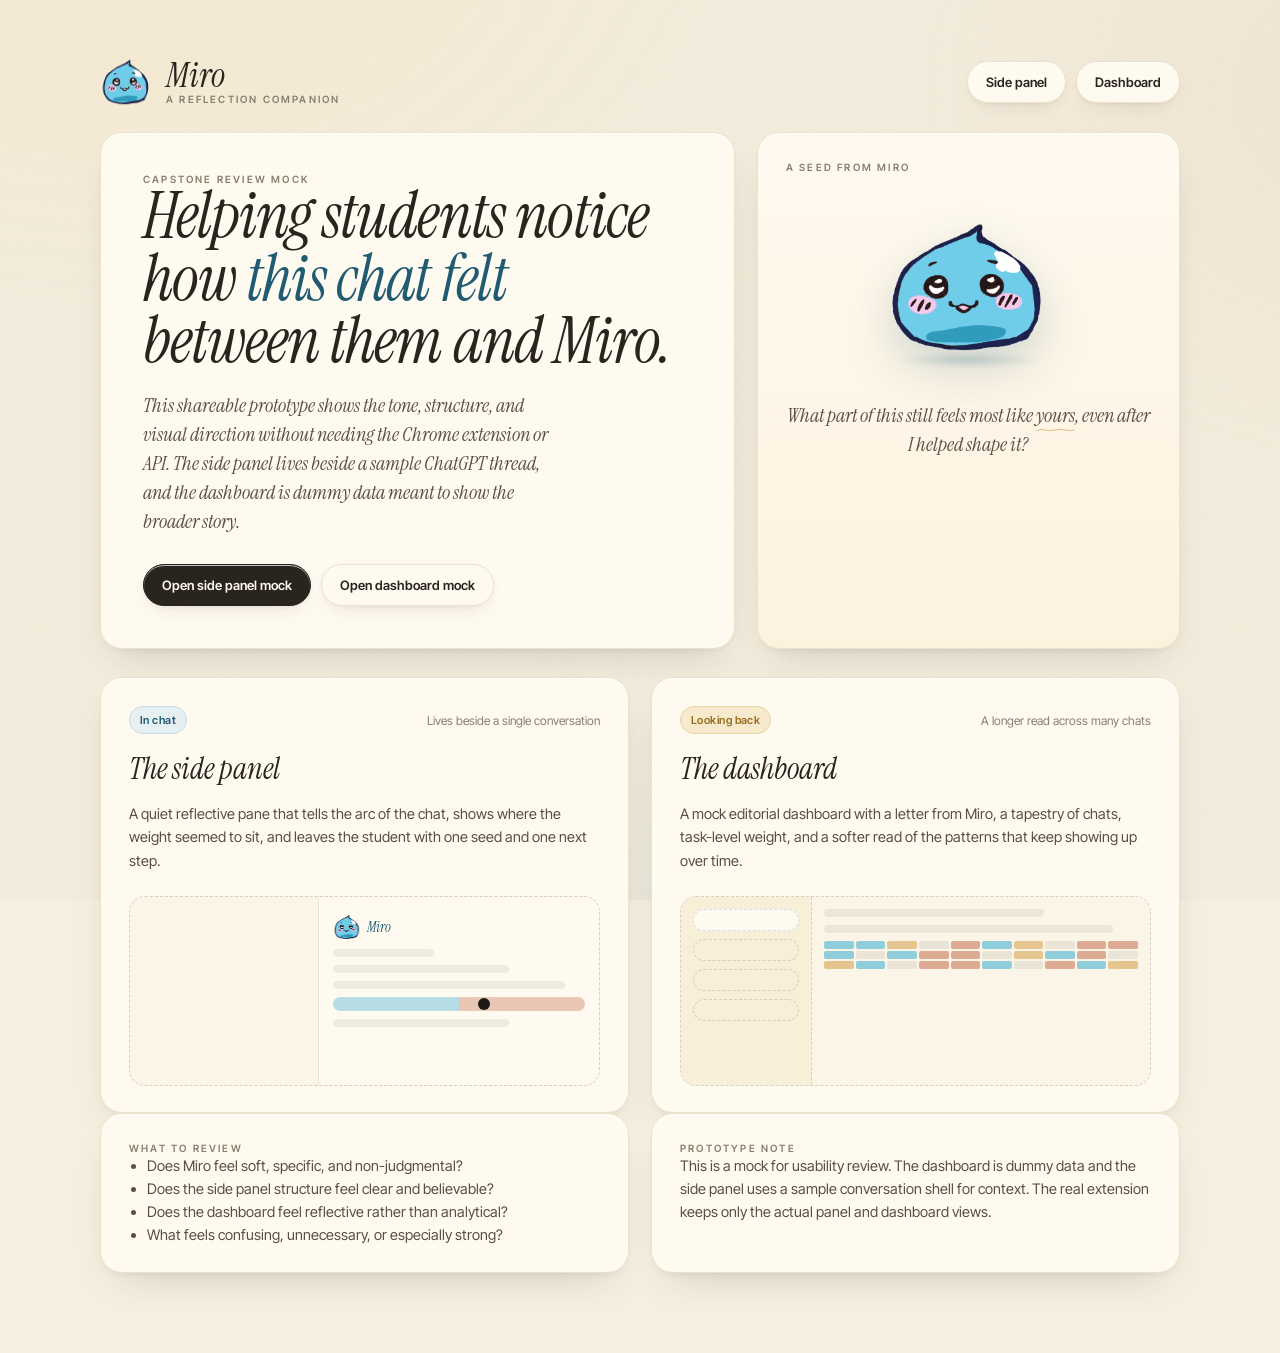
==== commit aaf2b8e3: "Align mock and extension closer to Capstone files" ====
--- a/share-mock/index.html
+++ b/share-mock/index.html
@@ -13,10 +13,10 @@
   <main class="hub">
     <header class="hub-top">
       <div class="hub-brand">
-        <img src="sprites/cute.png" alt="Miro" class="bob" />
+        <img src="../sprites/cute.png" alt="Miro" class="bob" />
         <div>
-          <div class="hub-brand-name">Miro</div>
-          <div class="hub-brand-tag">A reflection companion</div>
+          <div class="name">Miro</div>
+          <div class="tag">A reflection companion</div>
         </div>
       </div>
       <nav class="hub-nav">
@@ -42,7 +42,7 @@
       <aside class="card hub-hero-aside in">
         <div class="hub-kicker">A seed from Miro</div>
         <div class="pet-stage">
-          <img src="sprites/cute.png" alt="Miro" class="bob" />
+          <img src="../sprites/cute.png" alt="Miro" class="bob" />
         </div>
         <p class="hub-quote">
           What part of this still feels most like <span class="underline-wavy">yours</span>, even after I helped shape it?
@@ -65,15 +65,13 @@
           <div class="preview-chat"></div>
           <div class="preview-panel">
             <div class="preview-head">
-              <img src="sprites/cute.png" alt="" />
+              <img src="../sprites/cute.png" alt="" />
               <span>Miro</span>
             </div>
             <div class="preview-line short"></div>
             <div class="preview-line medium"></div>
             <div class="preview-line long"></div>
             <div class="preview-scale">
-              <span class="preview-scale-left"></span>
-              <span class="preview-scale-right"></span>
               <span class="preview-scale-dot"></span>
             </div>
             <div class="preview-line medium"></div>
@@ -126,7 +124,7 @@
         <div class="hub-kicker">Prototype note</div>
         <p>
           This is a mock for usability review. The dashboard is dummy data and the side panel uses a sample conversation shell for context.
-          The real extension will keep only the actual panel and dashboard views.
+          The real extension keeps only the actual panel and dashboard views.
         </p>
       </article>
     </section>
--- a/share-mock/site.css
+++ b/share-mock/site.css
@@ -1,38 +1,46 @@
+/* Miro reflection companion mock design system */
 :root {
-  --bg: #f7f1e7;
-  --surface: rgba(255, 252, 247, 0.95);
-  --surface-soft: #faf4ea;
-  --surface-flat: #fffaf4;
-  --border: #e6d9c8;
-  --border-soft: #efe4d7;
-  --ink: #342c25;
-  --ink-mid: #6f6258;
-  --ink-light: #a79786;
+  --paper: #f6efdf;
+  --paper-2: #fbf5e7;
+  --paper-3: #fffaf0;
+  --paper-edge: #ece2cc;
+  --ink: #2a241e;
+  --ink-2: #5a4f43;
+  --ink-3: #8a7e6e;
+  --ink-4: #b5a991;
   --miro: #4ab2d4;
-  --miro-dark: #2a8ca9;
-  --miro-deep: #1d647b;
+  --miro-deep: #215b72;
+  --miro-soft: #cfe5ed;
+  --miro-wash: #e6f0f3;
   --you: #c97a5c;
-  --you-dark: #8f533b;
-  --gold: #c9a164;
-  --gold-deep: #8f6735;
-  --shadow: 0 18px 44px rgba(51, 43, 36, 0.08);
-  --shadow-soft: 0 10px 24px rgba(51, 43, 36, 0.05);
-  --radius: 24px;
-  --sans: "Inter Tight", "Outfit", "Segoe UI", sans-serif;
-  --serif: "Instrument Serif", "Newsreader", Georgia, serif;
-}
-
-* { box-sizing: border-box; }
-html, body { margin: 0; min-height: 100%; }
+  --you-deep: #8f533b;
+  --you-soft: #efcbbf;
+  --you-wash: #f7e7e0;
+  --gold: #d49c48;
+  --gold-deep: #9a6e23;
+  --gold-soft: #f3dcb1;
+  --gold-wash: #f6e9cc;
+  --shadow-soft: 0 1px 0 rgba(255,255,255,0.7) inset, 0 8px 24px -12px rgba(42,36,30,0.18), 0 2px 6px -2px rgba(42,36,30,0.08);
+  --shadow-card: 0 1px 0 rgba(255,255,255,0.85) inset, 0 18px 40px -20px rgba(42,36,30,0.22), 0 4px 10px -4px rgba(42,36,30,0.08);
+  --shadow-sticker: 0 2px 0 rgba(255,255,255,0.6) inset, 0 10px 24px -10px rgba(42,36,30,0.28);
+  --radius-sm: 14px;
+  --radius: 22px;
+  --radius-lg: 32px;
+  --serif: "Instrument Serif", "Cormorant Garamond", Georgia, serif;
+  --sans: "Inter Tight", "Inter", "Segoe UI", system-ui, sans-serif;
+  --mono: "JetBrains Mono", ui-monospace, monospace;
+}
+
+*, *::before, *::after { box-sizing: border-box; }
+html, body { margin: 0; }
 
 body {
+  min-height: 100vh;
   font-family: var(--sans);
   color: var(--ink);
-  background:
-    radial-gradient(circle at 15% 8%, rgba(255, 255, 255, 0.9), transparent 26%),
-    radial-gradient(circle at 82% 20%, rgba(244, 224, 193, 0.52), transparent 24%),
-    linear-gradient(180deg, #fcf8f1 0%, #f6efe3 44%, #f2eadc 100%);
+  background: var(--paper);
   -webkit-font-smoothing: antialiased;
+  text-rendering: optimizeLegibility;
 }
 
 body::before {
@@ -40,8 +48,14 @@
   position: fixed;
   inset: 0;
   pointer-events: none;
-  opacity: 0.3;
-  background-image: url("data:image/svg+xml,%3Csvg viewBox='0 0 200 200' xmlns='http://www.w3.org/2000/svg'%3E%3Cfilter id='n'%3E%3CfeTurbulence type='fractalNoise' baseFrequency='0.68'/%3E%3C/filter%3E%3Crect width='100%25' height='100%25' filter='url(%23n)' opacity='0.03'/%3E%3C/svg%3E");
+  z-index: 0;
+  background-image:
+    radial-gradient(1200px 800px at 10% -10%, rgba(255,245,220,0.55), transparent 50%),
+    radial-gradient(900px 700px at 110% 10%, rgba(201,122,92,0.08), transparent 55%),
+    radial-gradient(1000px 800px at 50% 120%, rgba(74,178,212,0.09), transparent 55%),
+    url("data:image/svg+xml;utf8,<svg xmlns='http://www.w3.org/2000/svg' width='300' height='300'><filter id='n'><feTurbulence type='fractalNoise' baseFrequency='0.9' numOctaves='2' stitchTiles='stitch'/><feColorMatrix values='0 0 0 0 0.18 0 0 0 0 0.14 0 0 0 0 0.1 0 0 0 0.08 0'/></filter><rect width='100%25' height='100%25' filter='url(%23n)' opacity='0.7'/></svg>");
+  opacity: 0.9;
+  mix-blend-mode: multiply;
 }
 
 .landing-body {
@@ -49,72 +63,44 @@
   justify-content: center;
 }
 
-.hub,
-.review-shell {
-  position: relative;
-  z-index: 1;
-  width: min(1120px, calc(100vw - 32px));
-  margin: 0 auto;
-}
-
-.hub { padding: 48px 0 80px; }
-.review-shell { padding: 24px 0 40px; }
-
 .card {
-  background: var(--surface);
-  border: 1px solid var(--border);
+  position: relative;
+  background: var(--paper-3);
+  border: 1px solid var(--paper-edge);
   border-radius: var(--radius);
-  box-shadow: var(--shadow);
-}
-
-.hub-top,
-.review-topbar {
-  display: flex;
-  align-items: center;
-  justify-content: space-between;
-  gap: 16px;
-  margin-bottom: 20px;
-}
-
-.hub-brand {
-  display: flex;
-  align-items: center;
-  gap: 14px;
-}
-
-.hub-brand img {
-  width: 52px;
-  height: 52px;
-  object-fit: contain;
-}
-
-.hub-brand-name {
-  font-family: var(--serif);
-  font-style: italic;
-  font-size: 34px;
-  line-height: 1;
-}
-
-.hub-brand-tag,
+  box-shadow: var(--shadow-card);
+}
+
+.eyebrow,
+.hub-brand .tag,
 .hub-kicker,
 .review-title .label,
 .mock-panel-kicker,
 .mock-section-label,
 .mock-reflection-eyebrow {
-  color: var(--ink-light);
   font-size: 10px;
-  font-weight: 700;
-  letter-spacing: 3px;
+  letter-spacing: 0.22em;
   text-transform: uppercase;
-}
-
-.hub-nav,
-.review-nav,
-.hub-actions {
-  display: flex;
-  flex-wrap: wrap;
-  gap: 10px;
-}
+  color: var(--ink-3);
+  font-weight: 600;
+}
+
+.chip {
+  display: inline-flex;
+  align-items: center;
+  gap: 6px;
+  padding: 6px 10px;
+  border-radius: 999px;
+  font-size: 11px;
+  font-weight: 600;
+  letter-spacing: 0.04em;
+  background: var(--paper-2);
+  border: 1px solid var(--paper-edge);
+  color: var(--ink-2);
+}
+
+.chip.miro { background: var(--miro-wash); border-color: #c6dde4; color: var(--miro-deep); }
+.chip.gold { background: var(--gold-wash); border-color: #e8d3a3; color: var(--gold-deep); }
 
 .btn-pill,
 .review-nav a,
@@ -122,80 +108,207 @@
   display: inline-flex;
   align-items: center;
   justify-content: center;
-  padding: 13px 18px;
-  border-radius: 999px;
-  border: 1px solid var(--border);
-  background: rgba(255, 253, 250, 0.96);
+  gap: 8px;
+  padding: 12px 18px;
+  border-radius: 999px;
+  font-size: 13px;
+  font-weight: 600;
+  background: var(--paper-3);
+  border: 1px solid var(--paper-edge);
   color: var(--ink);
   text-decoration: none;
-  font-size: 13px;
-  font-weight: 600;
   box-shadow: var(--shadow-soft);
-  transition: transform 0.16s ease, border-color 0.16s ease;
+  cursor: pointer;
+  transition: transform 120ms ease, box-shadow 120ms ease, background 120ms ease, border-color 120ms ease;
 }
 
 .btn-pill:hover,
 .review-nav a:hover,
 .mock-dashboard-link:hover {
   transform: translateY(-1px);
-  border-color: #d4c6b4;
+}
+
+.btn-pill:focus-visible,
+.review-nav a:focus-visible,
+.mock-dashboard-link:focus-visible {
+  outline: 2px solid rgba(74, 178, 212, 0.34);
+  outline-offset: 2px;
 }
 
 .btn-pill.primary {
   background: var(--ink);
+  color: var(--paper-3);
   border-color: var(--ink);
-  color: #fffaf4;
+}
+
+.btn-pill.miro {
+  background: var(--miro-wash);
+  border-color: #c6dde4;
+  color: var(--miro-deep);
 }
 
 .review-nav a.active {
-  background: rgba(74, 178, 212, 0.1);
-  border-color: rgba(74, 178, 212, 0.24);
+  background: var(--miro-wash);
+  border-color: #c6dde4;
   color: var(--miro-deep);
 }
 
-.chip {
-  display: inline-flex;
+@keyframes bob {
+  0%, 100% { transform: translateY(0) rotate(0); }
+  50% { transform: translateY(-6px) rotate(-1deg); }
+}
+
+.bob {
+  animation: bob 3.2s ease-in-out infinite;
+  transform-origin: 50% 80%;
+}
+
+@keyframes float-in {
+  from { opacity: 0; transform: translateY(8px); }
+  to { opacity: 1; transform: translateY(0); }
+}
+
+.in {
+  animation: float-in 500ms ease both;
+}
+
+.underline-wavy {
+  background-image: url("data:image/svg+xml;utf8,<svg xmlns='http://www.w3.org/2000/svg' viewBox='0 0 120 8'><path d='M2 5 Q 15 0 30 4 T 60 4 T 90 4 T 118 4' fill='none' stroke='%23d49c48' stroke-width='2' stroke-linecap='round'/></svg>");
+  background-repeat: no-repeat;
+  background-position: 0 100%;
+  background-size: 100% 8px;
+  padding-bottom: 6px;
+}
+
+.scale {
+  position: relative;
+  height: 22px;
+}
+
+.scale-track {
+  position: absolute;
+  inset: 9px 0;
+  border-radius: 999px;
+  background:
+    linear-gradient(90deg,
+      rgba(74, 178, 212, 0.44) 0%,
+      rgba(74, 178, 212, 0.44) 50%,
+      rgba(201, 122, 92, 0.44) 50%,
+      rgba(201, 122, 92, 0.44) 100%);
+}
+
+.scale-ticks {
+  position: absolute;
+  inset: 0;
+  display: flex;
+  justify-content: space-between;
   align-items: center;
-  padding: 6px 10px;
-  border-radius: 999px;
-  border: 1px solid var(--border);
-  font-size: 11px;
-  font-weight: 700;
-  letter-spacing: 0.02em;
-}
-
-.chip.miro {
-  background: rgba(74, 178, 212, 0.12);
-  border-color: rgba(74, 178, 212, 0.24);
-  color: var(--miro-deep);
-}
-
-.chip.gold {
-  background: rgba(201, 161, 100, 0.14);
-  border-color: rgba(201, 161, 100, 0.24);
-  color: var(--gold-deep);
+  padding: 0 2px;
+  pointer-events: none;
+}
+
+.scale-tick {
+  width: 1px;
+  height: 6px;
+  background: rgba(90,79,67,0.3);
+  border-radius: 1px;
+}
+
+.scale-thumb {
+  position: absolute;
+  top: 50%;
+  width: 18px;
+  height: 18px;
+  border-radius: 999px;
+  background: #1c1917;
+  box-shadow: 0 4px 10px rgba(28,25,23,0.22);
+  transform: translate(-50%, -50%);
+}
+
+.scale-ends {
+  display: flex;
+  justify-content: space-between;
+  margin-top: 8px;
+  font-size: 10px;
+  letter-spacing: 0.16em;
+  text-transform: uppercase;
+  color: var(--ink-3);
+  font-weight: 600;
+}
+
+.scale-ends .miro-end { color: var(--miro-deep); }
+.scale-ends .you-end { color: var(--you-deep); }
+
+.hub,
+.review-shell {
+  position: relative;
+  z-index: 1;
+}
+
+.hub {
+  width: min(1080px, calc(100vw - 32px));
+  margin: 0 auto;
+  padding: 56px 0 80px;
+}
+
+.review-shell {
+  width: min(1480px, calc(100vw - 32px));
+  margin: 0 auto;
+  padding: 24px 0 40px;
+}
+
+.hub-top,
+.review-topbar {
+  display: flex;
+  align-items: center;
+  justify-content: space-between;
+  gap: 16px;
+  margin-bottom: 24px;
+}
+
+.hub-brand {
+  display: flex;
+  align-items: center;
+  gap: 14px;
+}
+
+.hub-brand img {
+  width: 52px;
+  height: 52px;
+}
+
+.hub-brand .name {
+  font-family: var(--serif);
+  font-size: 34px;
+  font-style: italic;
+  line-height: 1;
+}
+
+.hub-nav,
+.review-nav,
+.hub-actions {
+  display: flex;
+  gap: 10px;
+  flex-wrap: wrap;
 }
 
 .hub-hero {
   display: grid;
-  grid-template-columns: 1.18fr 0.82fr;
-  gap: 20px;
-  margin-bottom: 20px;
-}
-
-.hub-hero-main,
-.hub-hero-aside,
-.hub-note,
-.hub-card {
-  padding: 30px;
+  grid-template-columns: 1.2fr 0.8fr;
+  gap: 22px;
+  margin-bottom: 28px;
+}
+
+.hub-hero-main {
+  padding: 40px 42px 42px;
 }
 
 .hub-hero h1 {
-  margin: 8px 0 16px;
+  margin: 0 0 18px;
   font-family: var(--serif);
+  font-size: clamp(42px, 5.2vw, 64px);
   font-style: italic;
   font-weight: 400;
-  font-size: clamp(40px, 5vw, 60px);
   line-height: 0.98;
   letter-spacing: -0.015em;
 }
@@ -205,444 +318,466 @@
   font-style: italic;
 }
 
-.hub-hero p,
+.hub-hero p {
+  max-width: 46ch;
+  margin: 0 0 28px;
+  font-family: var(--serif);
+  font-size: 20px;
+  font-style: italic;
+  line-height: 1.45;
+  color: var(--ink-2);
+}
+
+.hub-hero-aside {
+  padding: 28px;
+  display: flex;
+  flex-direction: column;
+  gap: 14px;
+  background: linear-gradient(180deg, #fffaf0 0%, #fdf2de 100%);
+  overflow: hidden;
+}
+
+.pet-stage {
+  position: relative;
+  display: grid;
+  place-items: center;
+  min-height: 200px;
+}
+
+.pet-stage::before {
+  content: "";
+  position: absolute;
+  bottom: 18px;
+  left: 50%;
+  width: 140px;
+  height: 18px;
+  transform: translateX(-50%);
+  background: radial-gradient(ellipse at center, rgba(33,91,114,0.18), transparent 70%);
+}
+
+.pet-stage img {
+  width: 170px;
+  height: 170px;
+  object-fit: contain;
+  filter: drop-shadow(0 18px 24px rgba(33,91,114,0.22));
+}
+
+.hub-quote {
+  margin: 0;
+  font-family: var(--serif);
+  font-size: 17px;
+  font-style: italic;
+  line-height: 1.4;
+  color: var(--ink);
+  text-align: center;
+}
+
+.hub-grid,
+.hub-notes {
+  display: grid;
+  grid-template-columns: 1fr 1fr;
+  gap: 22px;
+}
+
+.hub-card,
+.hub-note {
+  padding: 28px 28px 26px;
+}
+
+.hub-card {
+  display: flex;
+  flex-direction: column;
+  gap: 14px;
+  color: inherit;
+  text-decoration: none;
+  transition: transform 160ms ease, box-shadow 160ms ease;
+}
+
+.hub-card:hover {
+  transform: translateY(-3px);
+}
+
+.hub-card-head {
+  display: flex;
+  align-items: center;
+  justify-content: space-between;
+  gap: 12px;
+}
+
+.hub-card-meta {
+  font-size: 12px;
+  color: var(--ink-3);
+}
+
+.hub-card h2 {
+  margin: 6px 0 4px;
+  font-family: var(--serif);
+  font-size: 30px;
+  font-style: italic;
+  font-weight: 400;
+  line-height: 1;
+}
+
+.hub-card p,
 .hub-note p,
-.hub-note li,
-.hub-card p,
-.chat-message,
+.hub-note li {
+  margin: 0;
+  color: var(--ink-2);
+  font-size: 14.5px;
+  line-height: 1.6;
+}
+
+.hub-note ul {
+  margin: 0;
+  padding-left: 18px;
+}
+
+.hub-preview {
+  position: relative;
+  margin-top: 10px;
+  min-height: 190px;
+  border-radius: 16px;
+  border: 1px dashed rgba(90,79,67,0.22);
+  background: var(--paper-2);
+  overflow: hidden;
+}
+
+.hub-preview.panel {
+  display: flex;
+  justify-content: flex-end;
+  background: linear-gradient(180deg, #fbf5e7 0%, #fbf5e7 100%);
+}
+
+.preview-chat {
+  flex: 1;
+}
+
+.preview-panel {
+  width: 60%;
+  height: 100%;
+  padding: 16px 14px;
+  display: flex;
+  flex-direction: column;
+  gap: 8px;
+  background: #fffaf0;
+  border-left: 1px solid var(--paper-edge);
+}
+
+.preview-head {
+  display: flex;
+  align-items: center;
+  gap: 6px;
+}
+
+.preview-head img {
+  width: 28px;
+  height: 28px;
+}
+
+.preview-head span {
+  font-family: var(--serif);
+  font-size: 14px;
+  font-style: italic;
+  color: var(--miro-deep);
+}
+
+.preview-line {
+  height: 8px;
+  border-radius: 4px;
+  background: rgba(90,79,67,0.09);
+}
+
+.preview-line.short { width: 40%; }
+.preview-line.medium { width: 70%; }
+.preview-line.long { width: 92%; }
+
+.preview-scale {
+  position: relative;
+  height: 14px;
+  background:
+    linear-gradient(90deg,
+      rgba(74, 178, 212, 0.4) 0%,
+      rgba(74, 178, 212, 0.4) 50%,
+      rgba(201, 122, 92, 0.4) 50%,
+      rgba(201, 122, 92, 0.4) 100%);
+  border-radius: 999px;
+}
+
+.preview-scale-left,
+.preview-scale-right {
+  display: none;
+}
+
+.preview-scale-dot {
+  position: absolute;
+  top: 50%;
+  left: 60%;
+  width: 12px;
+  height: 12px;
+  border-radius: 999px;
+  background: #1c1917;
+  transform: translate(-50%, -50%);
+}
+
+.hub-preview.dashboard {
+  display: grid;
+  grid-template-columns: 28% 1fr;
+}
+
+.preview-sidebar {
+  display: flex;
+  flex-direction: column;
+  gap: 8px;
+  padding: 12px;
+  background: rgba(246,233,204,0.5);
+  border-right: 1px dashed rgba(90,79,67,0.18);
+}
+
+.preview-tab {
+  height: 22px;
+  border-radius: 999px;
+  border: 1px dashed rgba(90,79,67,0.2);
+}
+
+.preview-tab.active {
+  background: var(--paper-3);
+  border-color: rgba(74,178,212,0.3);
+}
+
+.preview-dash-main {
+  padding: 12px;
+  display: flex;
+  flex-direction: column;
+  gap: 8px;
+}
+
+.preview-grid {
+  display: grid;
+  grid-template-columns: repeat(10, 1fr);
+  gap: 2px;
+}
+
+.preview-grid i {
+  height: 8px;
+  border-radius: 2px;
+  background: rgba(90,79,67,0.1);
+}
+
+.preview-grid i.m { background: rgba(74,178,212,0.6); }
+.preview-grid i.y { background: rgba(201,122,92,0.6); }
+.preview-grid i.b { background: rgba(212,156,72,0.55); }
+
+.chat-frame {
+  position: relative;
+  z-index: 1;
+  width: min(1480px, calc(100vw - 32px));
+  margin: 0 auto 28px;
+  display: grid;
+  grid-template-columns: minmax(0, 1fr) 440px;
+  gap: 22px;
+  align-items: stretch;
+}
+
+.chat-main {
+  display: flex;
+  flex-direction: column;
+  min-height: 760px;
+  overflow: hidden;
+  background: #fdfcf8;
+  border: 1px solid var(--paper-edge);
+  border-radius: var(--radius);
+  box-shadow: var(--shadow-soft);
+}
+
+.chat-main-header {
+  padding: 14px 18px;
+  border-bottom: 1px solid #ece7dc;
+  background: #fbf8ef;
+}
+
+.chat-main-title {
+  font-size: 16px;
+  font-weight: 600;
+}
+
+.chat-main-sub {
+  margin-top: 4px;
+  font-size: 13px;
+  color: var(--ink-3);
+}
+
+.chat-thread {
+  flex: 1;
+  padding: 24px 20px 32px;
+  display: flex;
+  flex-direction: column;
+  gap: 14px;
+  background: linear-gradient(180deg, #fcfaf6 0%, #f6f1e9 100%);
+}
+
+.chat-message {
+  max-width: 82%;
+  padding: 16px 18px;
+  border-radius: 22px;
+  font-size: 14px;
+  line-height: 1.68;
+  box-shadow: var(--shadow-soft);
+}
+
+.chat-message.user {
+  align-self: flex-end;
+  background: rgba(255,250,240,0.95);
+  border: 1px solid var(--paper-edge);
+}
+
+.chat-message.assistant {
+  align-self: flex-start;
+  background: rgba(255,253,248,0.96);
+  border: 1px solid rgba(232,222,202,0.92);
+}
+
+.mock-panel {
+  position: sticky;
+  top: 16px;
+  align-self: start;
+  height: calc(100vh - 32px);
+  max-height: 920px;
+  display: flex;
+  flex-direction: column;
+  overflow: hidden;
+  background: var(--paper-2);
+  border: 1px solid var(--paper-edge);
+  border-radius: 26px;
+  box-shadow: var(--shadow-card);
+}
+
+.mock-panel-header {
+  padding: 18px 20px 16px;
+  display: flex;
+  align-items: center;
+  justify-content: space-between;
+  gap: 10px;
+  background: linear-gradient(180deg, #fff9ea 0%, #fbf5e7 100%);
+  border-bottom: 1px solid rgba(90,79,67,0.12);
+}
+
+.mock-panel-brand {
+  display: flex;
+  align-items: center;
+  gap: 10px;
+}
+
+.mock-panel-avatar {
+  width: 34px;
+  height: 34px;
+  display: grid;
+  place-items: center;
+  border-radius: 999px;
+  background: #fff;
+  border: 1px solid var(--paper-edge);
+  box-shadow: 0 2px 6px rgba(42,36,30,0.08);
+}
+
+.mock-panel-avatar img {
+  width: 26px;
+  height: 26px;
+}
+
+.mock-panel-header h2 {
+  margin: 0;
+  font-family: var(--serif);
+  font-size: 22px;
+  font-style: italic;
+  font-weight: 400;
+  line-height: 1;
+}
+
+.mock-close {
+  width: 30px;
+  height: 30px;
+  display: grid;
+  place-items: center;
+  border-radius: 999px;
+  background: rgba(255,255,255,0.9);
+  border: 1px solid var(--paper-edge);
+  color: var(--ink-3);
+  font-size: 16px;
+}
+
+.mock-panel-body {
+  overflow-y: auto;
+  padding: 18px 18px 24px;
+  display: flex;
+  flex-direction: column;
+  gap: 18px;
+  scrollbar-width: thin;
+  scrollbar-color: #d6caae transparent;
+}
+
+.mock-state-card,
+.mock-weight-card,
+.mock-reflection-card,
+.mock-next-card,
+.mock-brought-card {
+  border-radius: var(--radius);
+  border: 1px solid var(--paper-edge);
+  box-shadow: var(--shadow-soft);
+}
+
+.mock-state-card {
+  display: grid;
+  grid-template-columns: 66px minmax(0, 1fr);
+  gap: 14px;
+  align-items: start;
+  padding: 18px;
+  background:
+    radial-gradient(220px 140px at 85% 12%, rgba(74,178,212,0.14), transparent 65%),
+    linear-gradient(180deg, #fffaf0 0%, #fbf5e7 100%);
+}
+
+.mock-state-pet {
+  width: 66px;
+  height: 66px;
+  display: grid;
+  place-items: center;
+  border-radius: 18px;
+  background: radial-gradient(circle at 30% 25%, #fff, #f2e7cd 72%);
+  border: 1px solid var(--paper-edge);
+  box-shadow: inset 0 -6px 14px rgba(212,156,72,0.12), var(--shadow-soft);
+}
+
+.mock-state-sprite {
+  width: 54px;
+  height: 54px;
+  object-fit: contain;
+}
+
+.mock-state-name {
+  margin: 2px 0 6px;
+  font-family: var(--serif);
+  font-size: 24px;
+  font-style: italic;
+  line-height: 1.02;
+  color: var(--miro-deep);
+}
+
 .mock-state-desc,
 .mock-turning-copy,
 .mock-weight-reason,
 .mock-brought-card li,
 .mock-next-copy {
-  color: var(--ink-mid);
+  font-size: 13.5px;
+  line-height: 1.6;
+  color: var(--ink-2);
+}
+
+.mock-section-subhead {
+  margin: 4px 0 12px;
+  font-family: var(--serif);
   font-size: 14px;
-  line-height: 1.68;
-}
-
-.hub-quote {
-  margin: 0;
-  text-align: center;
-  font-family: var(--serif);
   font-style: italic;
-  font-size: 20px;
-  line-height: 1.45;
-  color: var(--ink);
-}
-
-.hub-hero-aside {
-  background: linear-gradient(180deg, #fffaf0 0%, #f9f0de 100%);
-}
-
-.pet-stage {
-  min-height: 220px;
-  display: grid;
-  place-items: center;
-  position: relative;
-}
-
-.pet-stage::after {
-  content: "";
-  position: absolute;
-  bottom: 28px;
-  left: 50%;
-  width: 150px;
-  height: 20px;
-  transform: translateX(-50%);
-  background: radial-gradient(ellipse at center, rgba(29, 100, 123, 0.16), transparent 72%);
-}
-
-.pet-stage img {
-  width: 160px;
-  height: 160px;
-  object-fit: contain;
-  filter: drop-shadow(0 18px 24px rgba(29, 100, 123, 0.2));
-}
-
-.hub-grid,
-.hub-notes {
-  display: grid;
-  grid-template-columns: 1fr 1fr;
-  gap: 20px;
-}
-
-.hub-card {
-  display: flex;
-  flex-direction: column;
-  gap: 14px;
-  color: inherit;
-  text-decoration: none;
-  transition: transform 0.18s ease;
-}
-
-.hub-card:hover {
-  transform: translateY(-2px);
-}
-
-.hub-card-head {
-  display: flex;
-  align-items: center;
-  justify-content: space-between;
-  gap: 12px;
-}
-
-.hub-card-meta {
-  color: var(--ink-light);
-  font-size: 12px;
-}
-
-.hub-card h2 {
-  margin: 0;
-  font-family: var(--serif);
-  font-style: italic;
-  font-weight: 400;
-  font-size: 31px;
-  line-height: 1;
-}
-
-.hub-preview {
-  margin-top: 8px;
-  min-height: 208px;
-  border-radius: 18px;
-  border: 1px solid var(--border-soft);
-  background: #fffaf1;
-  overflow: hidden;
-}
-
-.hub-preview.panel {
-  display: grid;
-  grid-template-columns: 1fr 52%;
-}
-
-.preview-chat {
-  background: linear-gradient(180deg, #fcfaf6 0%, #f8f4ed 100%);
-}
-
-.preview-panel {
-  padding: 16px 14px;
-  border-left: 1px solid var(--border);
-  background: linear-gradient(180deg, #fbf5e7 0%, #f8f0e3 100%);
-  display: flex;
-  flex-direction: column;
-  gap: 10px;
-}
-
-.preview-head {
-  display: flex;
-  align-items: center;
-  gap: 8px;
-  font-family: var(--serif);
-  font-style: italic;
-  color: var(--miro-deep);
-  font-size: 18px;
-}
-
-.preview-head img {
-  width: 30px;
-  height: 30px;
-}
-
-.preview-line {
-  height: 8px;
-  border-radius: 999px;
-  background: rgba(111, 98, 88, 0.12);
-}
-
-.preview-line.short { width: 42%; }
-.preview-line.medium { width: 74%; }
-.preview-line.long { width: 92%; }
-
-.preview-scale {
-  position: relative;
-  height: 14px;
-}
-
-.preview-scale-left,
-.preview-scale-right {
-  position: absolute;
-  top: 3px;
-  height: 8px;
-  width: 50%;
-}
-
-.preview-scale-left {
-  left: 0;
-  background: rgba(74, 178, 212, 0.45);
-  border-radius: 999px 0 0 999px;
-}
-
-.preview-scale-right {
-  right: 0;
-  background: rgba(201, 122, 92, 0.38);
-  border-radius: 0 999px 999px 0;
-}
-
-.preview-scale-dot {
-  position: absolute;
-  top: 50%;
-  left: 68%;
-  width: 14px;
-  height: 14px;
-  border-radius: 50%;
-  background: #1c1917;
-  box-shadow: 0 4px 10px rgba(28, 25, 23, 0.18);
-  transform: translate(-50%, -50%);
-}
-
-.hub-preview.dashboard {
-  display: grid;
-  grid-template-columns: 28% 1fr;
-}
-
-.preview-sidebar {
-  padding: 14px 12px;
-  border-right: 1px dashed rgba(111, 98, 88, 0.18);
-  background: rgba(249, 241, 225, 0.74);
-  display: flex;
-  flex-direction: column;
-  gap: 8px;
-}
-
-.preview-tab {
-  height: 24px;
-  border-radius: 999px;
-  border: 1px dashed rgba(111, 98, 88, 0.18);
-}
-
-.preview-tab.active {
-  background: rgba(74, 178, 212, 0.1);
-  border: 1px solid rgba(74, 178, 212, 0.24);
-}
-
-.preview-dash-main {
-  padding: 14px 12px;
-  display: flex;
-  flex-direction: column;
-  gap: 10px;
-}
-
-.preview-grid {
-  display: grid;
-  grid-template-columns: repeat(10, 1fr);
-  gap: 3px;
-}
-
-.preview-grid i {
-  aspect-ratio: 1;
-  border-radius: 3px;
-  background: rgba(111, 98, 88, 0.08);
-}
-
-.preview-grid i.m { background: rgba(74, 178, 212, 0.72); }
-.preview-grid i.y { background: rgba(201, 122, 92, 0.7); }
-.preview-grid i.b { background: rgba(201, 161, 100, 0.62); }
-
-.hub-note ul {
-  margin: 12px 0 0;
-  padding-left: 18px;
-}
-
-.review-title h1 {
-  margin: 4px 0 0;
-  font-size: 20px;
-  font-weight: 600;
-}
-
-.chat-frame {
-  display: grid;
-  grid-template-columns: 1fr 400px;
-  min-height: calc(100vh - 130px);
-  border: 1px solid var(--border);
-  border-radius: 28px;
-  overflow: hidden;
-  box-shadow: var(--shadow);
-  background: rgba(255, 253, 250, 0.96);
-}
-
-.chat-main {
-  background: #fbfbf9;
-  border-right: 1px solid var(--border);
-}
-
-.chat-main-header {
-  padding: 18px 24px;
-  border-bottom: 1px solid #ebe6de;
-  background: rgba(255, 255, 255, 0.84);
-}
-
-.chat-main-title {
-  font-size: 15px;
-  font-weight: 600;
-}
-
-.chat-main-sub {
-  color: var(--ink-light);
-  font-size: 12px;
-}
-
-.chat-thread {
-  max-width: 760px;
-  margin: 0 auto;
-  padding: 24px 20px 40px;
-  display: flex;
-  flex-direction: column;
-  gap: 14px;
-}
-
-.chat-message {
-  max-width: 86%;
-  padding: 16px 18px;
-  border-radius: 22px;
-  box-shadow: 0 2px 10px rgba(51, 43, 36, 0.03);
-}
-
-.chat-message.user {
-  align-self: flex-end;
-  background: #f4efe6;
-  color: var(--ink);
-}
-
-.chat-message.assistant {
-  align-self: flex-start;
-  background: #ffffff;
-  border: 1px solid #ece6dd;
-}
-
-.chat-message strong {
-  color: var(--ink);
-}
-
-.mock-panel {
-  background: linear-gradient(180deg, #f8f1e3 0%, #f6efe3 100%);
-}
-
-.mock-panel-header {
-  position: sticky;
-  top: 0;
-  z-index: 2;
-  display: flex;
-  align-items: center;
-  justify-content: space-between;
-  gap: 12px;
-  padding: 18px 22px 16px;
-  background: rgba(246, 240, 229, 0.96);
-  border-bottom: 1px solid rgba(227, 216, 200, 0.88);
-}
-
-.mock-panel-brand {
-  display: flex;
-  align-items: center;
-  gap: 12px;
-}
-
-.mock-panel-avatar {
-  width: 42px;
-  height: 42px;
-  display: grid;
-  place-items: center;
-  border-radius: 14px;
-  background: rgba(255, 255, 255, 0.86);
-  border: 1px solid var(--border);
-}
-
-.mock-panel-avatar img {
-  width: 30px;
-  height: 30px;
-}
-
-.mock-panel-brand h2 {
-  margin: 0;
-  font-size: 17px;
-  font-weight: 600;
-}
-
-.mock-close {
-  width: 36px;
-  height: 36px;
-  display: inline-flex;
-  align-items: center;
-  justify-content: center;
-  border-radius: 999px;
-  background: rgba(255, 255, 255, 0.86);
-  color: var(--ink-light);
-  font-size: 22px;
-}
-
-.mock-panel-body {
-  padding: 22px;
-  display: flex;
-  flex-direction: column;
-  gap: 24px;
-}
-
-.mock-section-subhead {
-  margin-bottom: 14px;
-  color: var(--ink-mid);
-  font-family: var(--serif);
-  font-style: italic;
-  font-size: 14px;
   line-height: 1.5;
-}
-
-.mock-state-card,
-.mock-weight-card,
-.mock-brought-card,
-.mock-reflection-card,
-.mock-next-card {
-  background: rgba(255, 253, 250, 0.98);
-  border: 1px solid var(--border);
-  border-radius: 24px;
-  box-shadow: var(--shadow);
-}
-
-.mock-state-card {
-  display: grid;
-  grid-template-columns: 78px 1fr;
-  gap: 18px;
-  align-items: center;
-  padding: 22px;
-}
-
-.mock-state-pet {
-  width: 78px;
-  height: 78px;
-  display: grid;
-  place-items: center;
-  border-radius: 20px;
-  border: 1px solid var(--border);
-  background: linear-gradient(180deg, #fffaf0 0%, #f9f0de 100%);
-}
-
-.mock-state-sprite {
-  width: 60px;
-  height: 60px;
-  object-fit: contain;
-}
-
-.mock-state-kicker {
-  margin-bottom: 4px;
-  color: var(--ink-light);
-  font-size: 10px;
-  font-weight: 700;
-  letter-spacing: 2px;
-  text-transform: uppercase;
-}
-
-.mock-state-name,
-.mock-next-title {
-  margin-bottom: 6px;
-  color: var(--miro-deep);
-  font-family: var(--serif);
-  font-size: 26px;
-  font-style: italic;
-  font-weight: 400;
-}
-
-.mock-turning-points,
-.mock-weight-rows {
-  display: flex;
-  flex-direction: column;
-  gap: 12px;
+  color: var(--ink-2);
 }
 
 .mock-turning-points {
@@ -654,10 +789,11 @@
   content: "";
   position: absolute;
   left: 14px;
-  top: 8px;
-  bottom: 8px;
+  top: 10px;
+  bottom: 10px;
   width: 2px;
-  background: linear-gradient(to bottom, rgba(201, 161, 100, 0.68), rgba(74, 178, 212, 0.62));
+  background: repeating-linear-gradient(to bottom, rgba(212,156,72,0.6) 0 6px, transparent 6px 12px);
+  border-radius: 2px;
 }
 
 .mock-turning-point {
@@ -666,12 +802,16 @@
   grid-template-columns: 28px 1fr;
   gap: 12px;
   align-items: start;
+  margin: 0 0 10px 10px;
   padding: 16px;
-  margin-left: 10px;
-  border: 1px solid var(--border);
   border-radius: 18px;
-  background: rgba(255, 253, 250, 0.96);
+  border: 1px solid var(--paper-edge);
+  background: var(--paper-3);
   box-shadow: var(--shadow-soft);
+}
+
+.mock-turning-point:last-child {
+  margin-bottom: 0;
 }
 
 .mock-turning-index {
@@ -681,39 +821,36 @@
   align-items: center;
   justify-content: center;
   border-radius: 999px;
-  background: rgba(201, 161, 100, 0.16);
+  background: var(--gold-wash);
   color: var(--gold-deep);
   font-size: 12px;
   font-weight: 700;
 }
 
 .mock-weight-card {
-  padding: 12px 0;
+  padding: 4px;
+  background: var(--paper-3);
 }
 
 .mock-weight-row {
-  padding: 16px 18px;
-  border-bottom: 1px dashed rgba(111, 98, 88, 0.18);
+  padding: 14px 16px;
+  border-bottom: 1px dashed rgba(90,79,67,0.16);
 }
 
 .mock-weight-row:last-child {
   border-bottom: 0;
 }
 
-.mock-weight-row.open {
-  background: rgba(248, 243, 235, 0.76);
-}
-
 .mock-weight-row-top {
   display: flex;
-  align-items: center;
+  align-items: baseline;
   justify-content: space-between;
   gap: 12px;
-  margin-bottom: 8px;
+  margin-bottom: 10px;
 }
 
 .mock-weight-label {
-  font-size: 13px;
+  font-size: 14.5px;
   font-weight: 600;
   color: var(--ink);
 }
@@ -721,42 +858,46 @@
 .mock-weight-verdict {
   font-size: 10px;
   font-weight: 700;
-  letter-spacing: 2px;
+  letter-spacing: 0.18em;
   text-transform: uppercase;
 }
 
-.mock-weight-verdict.you { color: var(--you-dark); }
+.mock-weight-verdict.you { color: var(--you-deep); }
 .mock-weight-verdict.miro { color: var(--miro-deep); }
 .mock-weight-verdict.shared { color: var(--gold-deep); }
 
 .mock-weight-scale {
   display: flex;
   justify-content: space-between;
-  margin-bottom: 8px;
-  color: var(--ink-light);
+  margin-bottom: 6px;
   font-size: 10px;
-  letter-spacing: 0.4px;
+  letter-spacing: 0.16em;
+  text-transform: uppercase;
+  color: var(--ink-3);
 }
 
 .mock-weight-track {
   position: relative;
-  display: grid;
-  grid-template-columns: 1fr 1fr;
-  height: 12px;
+  height: 22px;
 }
 
 .mock-weight-track-left,
 .mock-weight-track-right {
+  position: absolute;
+  top: 9px;
   height: 12px;
+  width: 50%;
 }
 
 .mock-weight-track-left {
-  background: rgba(74, 178, 212, 0.46);
+  left: 0;
+  background: rgba(74,178,212,0.44);
   border-radius: 999px 0 0 999px;
 }
 
 .mock-weight-track-right {
-  background: rgba(201, 122, 92, 0.36);
+  right: 0;
+  background: rgba(201,122,92,0.44);
   border-radius: 0 999px 999px 0;
 }
 
@@ -767,164 +908,158 @@
   height: 18px;
   border-radius: 999px;
   background: #1c1917;
-  box-shadow: 0 4px 12px rgba(28, 25, 23, 0.18);
+  box-shadow: 0 4px 12px rgba(28,25,23,0.22);
   transform: translate(-50%, -50%);
 }
 
 .mock-weight-reason {
-  margin-top: 12px;
-  padding: 12px 13px;
-  border-radius: 12px;
-  border: 1px solid rgba(230, 221, 209, 0.9);
-  background: var(--surface-soft);
+  display: none;
+  margin-top: 10px;
+}
+
+.mock-weight-row.open .mock-weight-reason {
+  display: block;
 }
 
 .mock-brought-grid {
   display: grid;
   grid-template-columns: 1fr 1fr;
-  gap: 12px;
+  gap: 10px;
 }
 
 .mock-brought-card {
-  padding: 16px;
-  background: rgba(255, 253, 250, 0.98);
+  padding: 16px 14px;
+}
+
+.mock-brought-card.you {
+  background: linear-gradient(180deg, #fff1f2 0%, #f7e3dd 100%);
+  border-color: #efc3c9;
+}
+
+.mock-brought-card.miro {
+  background: linear-gradient(180deg, #e8f3f7 0%, #d7e9ef 100%);
+  border-color: #b9d6df;
 }
 
 .mock-brought-head {
-  margin-bottom: 12px;
-  font-size: 10px;
+  margin: 0 0 10px;
+  font-size: 11px;
   font-weight: 700;
-  letter-spacing: 2px;
+  letter-spacing: 0.2em;
   text-transform: uppercase;
 }
 
-.mock-brought-head.you { color: var(--you-dark); }
+.mock-brought-head.you { color: var(--you-deep); }
 .mock-brought-head.miro { color: var(--miro-deep); }
 
 .mock-brought-card ul {
   margin: 0;
   padding: 0;
   list-style: none;
+  display: flex;
+  flex-direction: column;
+  gap: 6px;
 }
 
 .mock-brought-card li {
   position: relative;
-  margin-bottom: 8px;
-  padding-left: 14px;
-}
-
-.mock-brought-card li::before {
-  content: "*";
+  padding-left: 16px;
+  color: var(--ink);
+}
+
+.mock-brought-card.you li::before,
+.mock-brought-card.miro li::before {
+  content: "";
   position: absolute;
   left: 0;
-  color: var(--ink-light);
-}
-
-.mock-brought-card li:last-child {
-  margin-bottom: 0;
+  top: 8px;
+  width: 8px;
+  height: 8px;
+}
+
+.mock-brought-card.you li::before {
+  border-radius: 2px;
+  background: var(--you);
+  transform: rotate(45deg);
+}
+
+.mock-brought-card.miro li::before {
+  border-radius: 999px;
+  background: var(--miro);
 }
 
 .mock-reflection-card {
-  padding: 22px 20px;
+  position: relative;
+  overflow: hidden;
+  padding: 24px 20px 22px;
   text-align: center;
-  background: linear-gradient(180deg, #fffaf0 0%, #f8f0df 100%);
+  background:
+    radial-gradient(240px 160px at 50% 0%, rgba(212,156,72,0.18), transparent 70%),
+    linear-gradient(180deg, #fffaf0 0%, #fbf5e7 100%);
 }
 
 .mock-reflection-question {
-  color: var(--ink);
+  max-width: 32ch;
+  margin: 0 auto;
   font-family: var(--serif);
+  font-size: 19px;
   font-style: italic;
-  font-size: 17px;
-  line-height: 1.62;
+  line-height: 1.45;
 }
 
 .mock-next-card {
+  display: grid;
+  grid-template-columns: 40px 1fr;
+  gap: 14px;
+  align-items: start;
   padding: 18px;
-  background: rgba(255, 253, 250, 0.98);
-}
-
-.mock-dashboard-link {
-  width: 100%;
-}
-
-.underline-wavy {
-  background-image: url("data:image/svg+xml;utf8,<svg xmlns='http://www.w3.org/2000/svg' viewBox='0 0 120 8'><path d='M2 5 Q 15 0 30 4 T 60 4 T 90 4 T 118 4' fill='none' stroke='%23c9a164' stroke-width='2' stroke-linecap='round'/></svg>");
-  background-repeat: no-repeat;
-  background-position: 0 100%;
-  background-size: 100% 8px;
-  padding-bottom: 6px;
-}
-
-@keyframes bob {
-  0%, 100% { transform: translateY(0); }
-  50% { transform: translateY(-5px); }
-}
-
-.bob {
-  animation: bob 3.2s ease-in-out infinite;
-}
-
-.in {
-  animation: fade-up 0.45s ease both;
-}
-
-@keyframes fade-up {
-  from {
-    opacity: 0;
-    transform: translateY(10px);
+  background: var(--paper-3);
+}
+
+.mock-next-card::before {
+  content: "→";
+  width: 40px;
+  height: 40px;
+  display: grid;
+  place-items: center;
+  border-radius: 12px;
+  background: var(--miro-wash);
+  border: 1px solid #c6dde4;
+  color: var(--miro-deep);
+  font-size: 18px;
+  font-weight: 700;
+}
+
+.mock-next-title {
+  margin: 0 0 6px;
+  font-size: 16px;
+  font-weight: 600;
+  color: var(--miro-deep);
+}
+
+@media (max-width: 1100px) {
+  .chat-frame {
+    grid-template-columns: 1fr;
   }
-  to {
-    opacity: 1;
-    transform: translateY(0);
+
+  .mock-panel {
+    position: static;
+    height: auto;
+    max-height: none;
   }
 }
 
-@media (max-width: 980px) {
+@media (max-width: 880px) {
   .hub-hero,
   .hub-grid,
   .hub-notes,
-  .chat-frame,
   .mock-brought-grid {
     grid-template-columns: 1fr;
   }
 
+  .hub,
   .review-shell,
-  .hub {
-    width: min(100vw - 20px, 820px);
+  .chat-frame {
+    width: min(100vw - 24px, 1120px);
   }
-
-  .chat-frame {
-    min-height: unset;
-  }
-}
-
-@media (max-width: 640px) {
-  .hub {
-    padding: 24px 0 40px;
-  }
-
-  .hub-top,
-  .review-topbar {
-    display: block;
-  }
-
-  .hub-nav,
-  .review-nav {
-    margin-top: 12px;
-  }
-
-  .hub-hero-main,
-  .hub-hero-aside,
-  .hub-card,
-  .hub-note {
-    padding: 24px;
-  }
-
-  .mock-panel-body {
-    padding: 18px;
-  }
-
-  .mock-state-card {
-    grid-template-columns: 1fr;
-  }
-}
+}
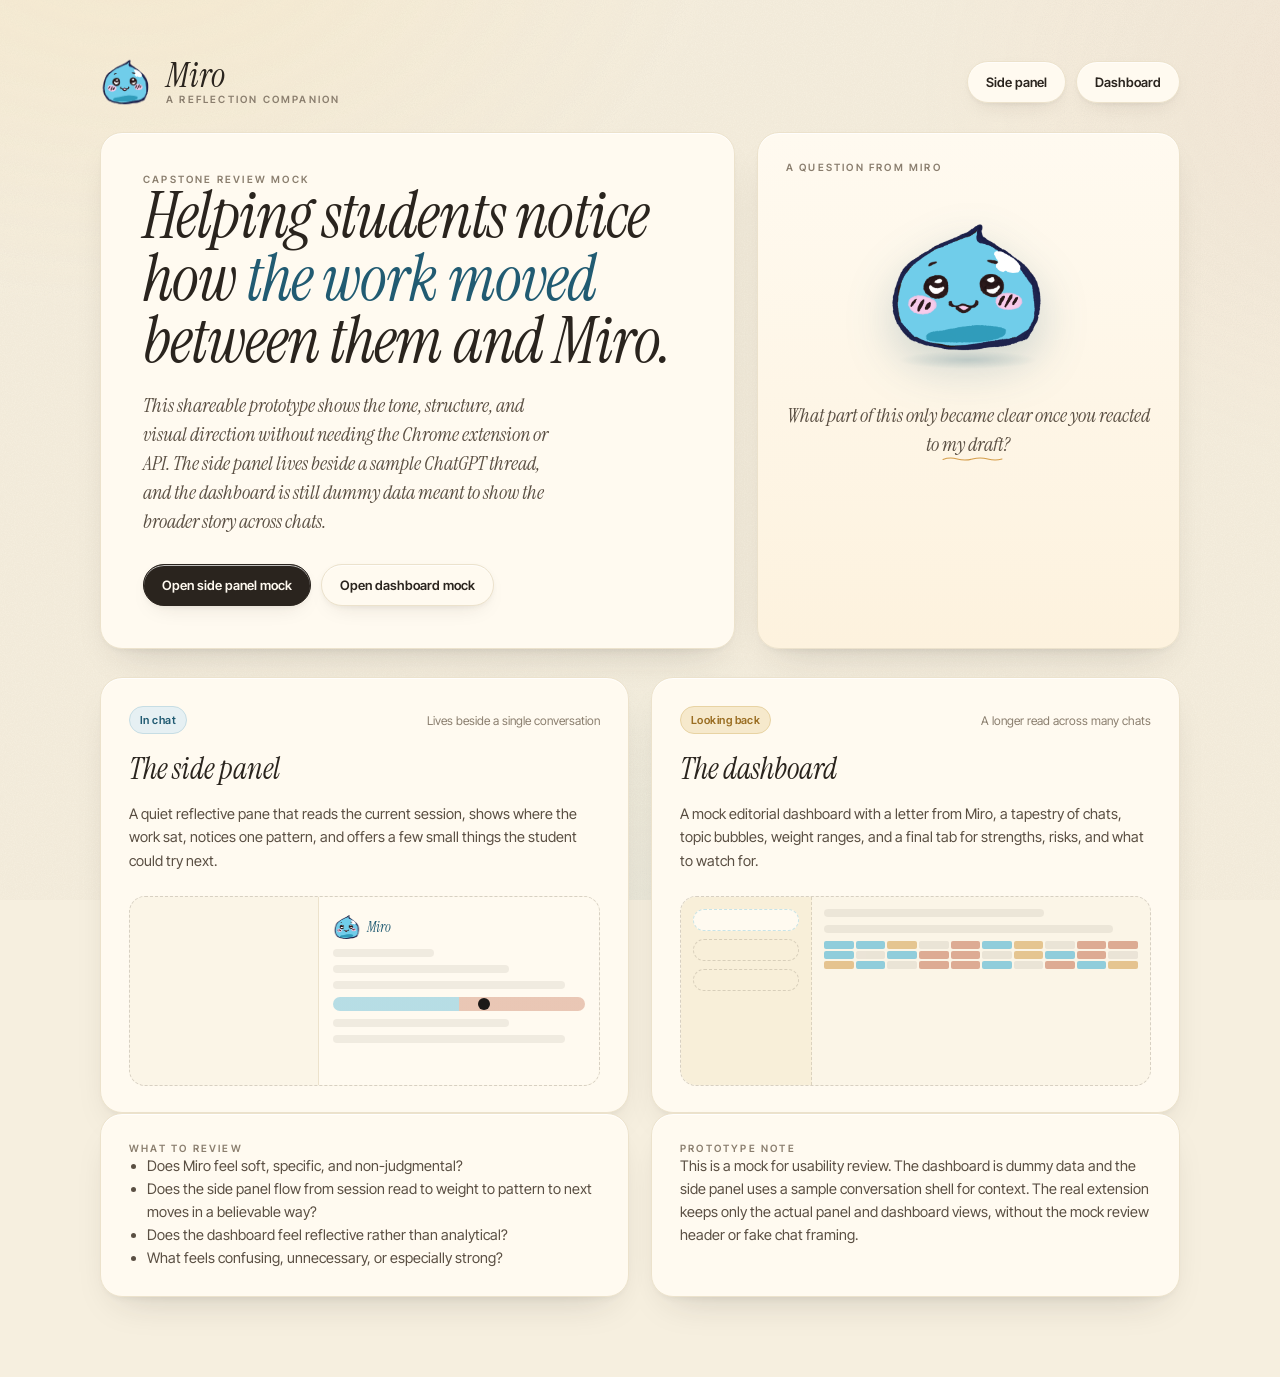
==== commit b0a0c32b: "Sync share mock with current panel and dashboard" ====
--- a/share-mock/index.html
+++ b/share-mock/index.html
@@ -13,7 +13,7 @@
   <main class="hub">
     <header class="hub-top">
       <div class="hub-brand">
-        <img src="../sprites/cute.png" alt="Miro" class="bob" />
+        <img src="sprites/cute.png" alt="Miro" class="bob" />
         <div>
           <div class="name">Miro</div>
           <div class="tag">A reflection companion</div>
@@ -28,10 +28,10 @@
     <section class="hub-hero">
       <article class="card hub-hero-main in">
         <div class="hub-kicker">Capstone review mock</div>
-        <h1>Helping students notice how <em>this chat felt</em> between them and Miro.</h1>
+        <h1>Helping students notice how <em>the work moved</em> between them and Miro.</h1>
         <p>
           This shareable prototype shows the tone, structure, and visual direction without needing the Chrome extension or API.
-          The side panel lives beside a sample ChatGPT thread, and the dashboard is dummy data meant to show the broader story.
+          The side panel lives beside a sample ChatGPT thread, and the dashboard is still dummy data meant to show the broader story across chats.
         </p>
         <div class="hub-actions">
           <a class="btn-pill primary" href="side-panel.html">Open side panel mock</a>
@@ -40,12 +40,12 @@
       </article>
 
       <aside class="card hub-hero-aside in">
-        <div class="hub-kicker">A seed from Miro</div>
+        <div class="hub-kicker">A question from Miro</div>
         <div class="pet-stage">
-          <img src="../sprites/cute.png" alt="Miro" class="bob" />
+          <img src="sprites/cute.png" alt="Miro" class="bob" />
         </div>
         <p class="hub-quote">
-          What part of this still feels most like <span class="underline-wavy">yours</span>, even after I helped shape it?
+          What part of this only became clear once you reacted to <span class="underline-wavy">my draft</span>?
         </p>
       </aside>
     </section>
@@ -58,14 +58,14 @@
         </div>
         <h2>The side panel</h2>
         <p>
-          A quiet reflective pane that tells the arc of the chat, shows where the weight seemed to sit,
-          and leaves the student with one seed and one next step.
+          A quiet reflective pane that reads the current session, shows where the work sat, notices one pattern,
+          and offers a few small things the student could try next.
         </p>
         <div class="hub-preview panel">
           <div class="preview-chat"></div>
           <div class="preview-panel">
             <div class="preview-head">
-              <img src="../sprites/cute.png" alt="" />
+              <img src="sprites/cute.png" alt="" />
               <span>Miro</span>
             </div>
             <div class="preview-line short"></div>
@@ -75,6 +75,7 @@
               <span class="preview-scale-dot"></span>
             </div>
             <div class="preview-line medium"></div>
+            <div class="preview-line long"></div>
           </div>
         </div>
       </a>
@@ -86,13 +87,12 @@
         </div>
         <h2>The dashboard</h2>
         <p>
-          A mock editorial dashboard with a letter from Miro, a tapestry of chats, task-level weight,
-          and a softer read of the patterns that keep showing up over time.
+          A mock editorial dashboard with a letter from Miro, a tapestry of chats, topic bubbles, weight ranges,
+          and a final tab for strengths, risks, and what to watch for.
         </p>
         <div class="hub-preview dashboard">
           <div class="preview-sidebar">
             <span class="preview-tab active"></span>
-            <span class="preview-tab"></span>
             <span class="preview-tab"></span>
             <span class="preview-tab"></span>
           </div>
@@ -114,7 +114,7 @@
         <div class="hub-kicker">What to review</div>
         <ul>
           <li>Does Miro feel soft, specific, and non-judgmental?</li>
-          <li>Does the side panel structure feel clear and believable?</li>
+          <li>Does the side panel flow from session read to weight to pattern to next moves in a believable way?</li>
           <li>Does the dashboard feel reflective rather than analytical?</li>
           <li>What feels confusing, unnecessary, or especially strong?</li>
         </ul>
@@ -124,7 +124,7 @@
         <div class="hub-kicker">Prototype note</div>
         <p>
           This is a mock for usability review. The dashboard is dummy data and the side panel uses a sample conversation shell for context.
-          The real extension keeps only the actual panel and dashboard views.
+          The real extension keeps only the actual panel and dashboard views, without the mock review header or fake chat framing.
         </p>
       </article>
     </section>
--- a/share-mock/site.css
+++ b/share-mock/site.css
@@ -1037,6 +1037,277 @@
   color: var(--miro-deep);
 }
 
+.mock-session-read {
+  display: grid;
+  grid-template-columns: 74px minmax(0, 1fr);
+  gap: 14px;
+  align-items: start;
+  padding: 18px;
+  border-radius: var(--radius);
+  border: 1px solid var(--paper-edge);
+  background:
+    radial-gradient(220px 140px at 86% 12%, rgba(74,178,212,0.14), transparent 65%),
+    linear-gradient(180deg, #fffaf0 0%, #fbf5e7 100%);
+  box-shadow: var(--shadow-soft);
+}
+
+.mock-session-sprite {
+  width: 74px;
+  height: 74px;
+  object-fit: contain;
+  filter: drop-shadow(0 10px 18px rgba(33,91,114,0.18));
+}
+
+.mock-session-title {
+  margin: 4px 0 8px;
+  font-family: var(--serif);
+  font-size: 27px;
+  font-style: italic;
+  line-height: 1;
+  color: var(--miro-deep);
+}
+
+.mock-session-meta {
+  display: flex;
+  flex-wrap: wrap;
+  gap: 8px;
+  margin-bottom: 10px;
+}
+
+.mock-chip {
+  display: inline-flex;
+  align-items: center;
+  padding: 6px 10px;
+  border-radius: 999px;
+  border: 1px solid var(--paper-edge);
+  background: var(--paper-2);
+  color: var(--ink-2);
+  font-size: 11px;
+  font-weight: 600;
+  letter-spacing: 0.04em;
+}
+
+.mock-chip.miro {
+  background: var(--miro-wash);
+  border-color: #c6dde4;
+  color: var(--miro-deep);
+}
+
+.mock-chip.gold {
+  background: var(--gold-wash);
+  border-color: #e8d3a3;
+  color: var(--gold-deep);
+}
+
+.mock-chip.neutral {
+  background: rgba(255,253,248,0.98);
+}
+
+.mock-session-narrative,
+.mock-pattern-copy,
+.mock-try-copy,
+.mock-panel-meta {
+  font-size: 13.5px;
+  line-height: 1.6;
+  color: var(--ink-2);
+}
+
+.mock-weight-card {
+  padding: 6px 0;
+}
+
+.mock-weight-rows {
+  display: flex;
+  flex-direction: column;
+}
+
+.mock-weight-row {
+  width: 100%;
+  padding: 14px 16px;
+  border: 0;
+  border-bottom: 1px dashed rgba(90,79,67,0.16);
+  background: transparent;
+  text-align: left;
+  font: inherit;
+  color: inherit;
+  cursor: pointer;
+  transition: background 0.16s ease;
+}
+
+.mock-weight-row:last-child {
+  border-bottom: 0;
+}
+
+.mock-weight-row:hover {
+  background: rgba(248,243,235,0.52);
+}
+
+.mock-weight-row.open {
+  background: rgba(248,243,235,0.78);
+}
+
+.mock-weight-row-right {
+  display: flex;
+  align-items: center;
+  gap: 10px;
+}
+
+.mock-weight-chevron {
+  color: #6c5f54;
+  font-size: 18px;
+  font-weight: 700;
+  line-height: 1;
+  transition: transform 0.16s ease;
+}
+
+.mock-weight-row.open .mock-weight-chevron {
+  transform: rotate(45deg);
+  color: var(--ink);
+}
+
+.mock-pattern-card {
+  padding: 18px;
+  border-radius: var(--radius);
+  border: 1px solid var(--paper-edge);
+  background:
+    radial-gradient(220px 120px at 18% 0%, rgba(201,156,72,0.18), transparent 70%),
+    linear-gradient(180deg, #fffaf0 0%, #fbf2df 100%);
+  box-shadow: var(--shadow-soft);
+}
+
+.mock-pattern-eyebrow {
+  font-size: 10px;
+  font-weight: 700;
+  letter-spacing: 0.2em;
+  text-transform: uppercase;
+  color: var(--gold-deep);
+}
+
+.mock-pattern-title {
+  margin: 8px 0 8px;
+  font-family: var(--serif);
+  font-size: 22px;
+  font-style: italic;
+  line-height: 1.08;
+  color: var(--ink);
+}
+
+.mock-try-section .mock-section-label {
+  margin-bottom: 10px;
+}
+
+.mock-try-list {
+  display: flex;
+  flex-direction: column;
+  gap: 10px;
+}
+
+.mock-try-item {
+  display: grid;
+  grid-template-columns: 36px 1fr;
+  gap: 12px;
+  align-items: start;
+  padding: 14px 16px;
+  border-radius: 16px;
+  border: 1px solid var(--paper-edge);
+  background: rgba(255,253,250,0.97);
+  box-shadow: var(--shadow-soft);
+}
+
+.mock-try-icon {
+  width: 36px;
+  height: 36px;
+  display: grid;
+  place-items: center;
+  border-radius: 10px;
+  font-size: 15px;
+  font-weight: 700;
+}
+
+.mock-try-icon.rework {
+  background: rgba(201,122,92,0.14);
+  border: 1px solid rgba(201,122,92,0.24);
+  color: var(--you-deep);
+}
+
+.mock-try-icon.reframe {
+  background: rgba(74,178,212,0.12);
+  border: 1px solid rgba(74,178,212,0.22);
+  color: var(--miro-deep);
+}
+
+.mock-try-icon.reclaim {
+  background: rgba(201,161,100,0.14);
+  border: 1px solid rgba(201,161,100,0.26);
+  color: var(--gold-deep);
+}
+
+.mock-try-title {
+  font-size: 13px;
+  font-weight: 600;
+  color: var(--ink);
+  margin-bottom: 4px;
+}
+
+.mock-try-source {
+  display: inline-block;
+  margin-top: 4px;
+  font-size: 10px;
+  font-weight: 600;
+  letter-spacing: 0.05em;
+  text-transform: uppercase;
+  color: var(--ink-3);
+}
+
+.mock-closing-question {
+  position: relative;
+  overflow: hidden;
+  padding: 20px 18px;
+  border-radius: 20px;
+  border: 1px solid var(--paper-edge);
+  text-align: center;
+  background:
+    radial-gradient(200px 120px at 50% 0%, rgba(201,161,100,0.16), transparent 70%),
+    linear-gradient(180deg, #fffaf0 0%, #fbf5e7 100%);
+}
+
+.mock-closing-question::before,
+.mock-closing-question::after {
+  content: "";
+  position: absolute;
+  left: 20px;
+  right: 20px;
+  height: 1px;
+  background: repeating-linear-gradient(90deg, rgba(201,161,100,0.4) 0 4px, transparent 4px 10px);
+}
+
+.mock-closing-question::before {
+  top: 8px;
+}
+
+.mock-closing-question::after {
+  bottom: 8px;
+}
+
+.mock-closing-question-text {
+  max-width: 30ch;
+  margin: 0 auto;
+  font-family: var(--serif);
+  font-size: 18px;
+  font-style: italic;
+  line-height: 1.45;
+  color: var(--ink);
+}
+
+.mock-panel-foot {
+  display: flex;
+  align-items: center;
+  justify-content: space-between;
+  gap: 12px;
+  padding-top: 12px;
+  border-top: 1px solid rgba(230,217,200,0.72);
+}
+
 @media (max-width: 1100px) {
   .chat-frame {
     grid-template-columns: 1fr;
@@ -1062,4 +1333,13 @@
   .chat-frame {
     width: min(100vw - 24px, 1120px);
   }
-}
+
+  .mock-session-read {
+    grid-template-columns: 1fr;
+  }
+
+  .mock-panel-foot {
+    flex-direction: column;
+    align-items: stretch;
+  }
+}
